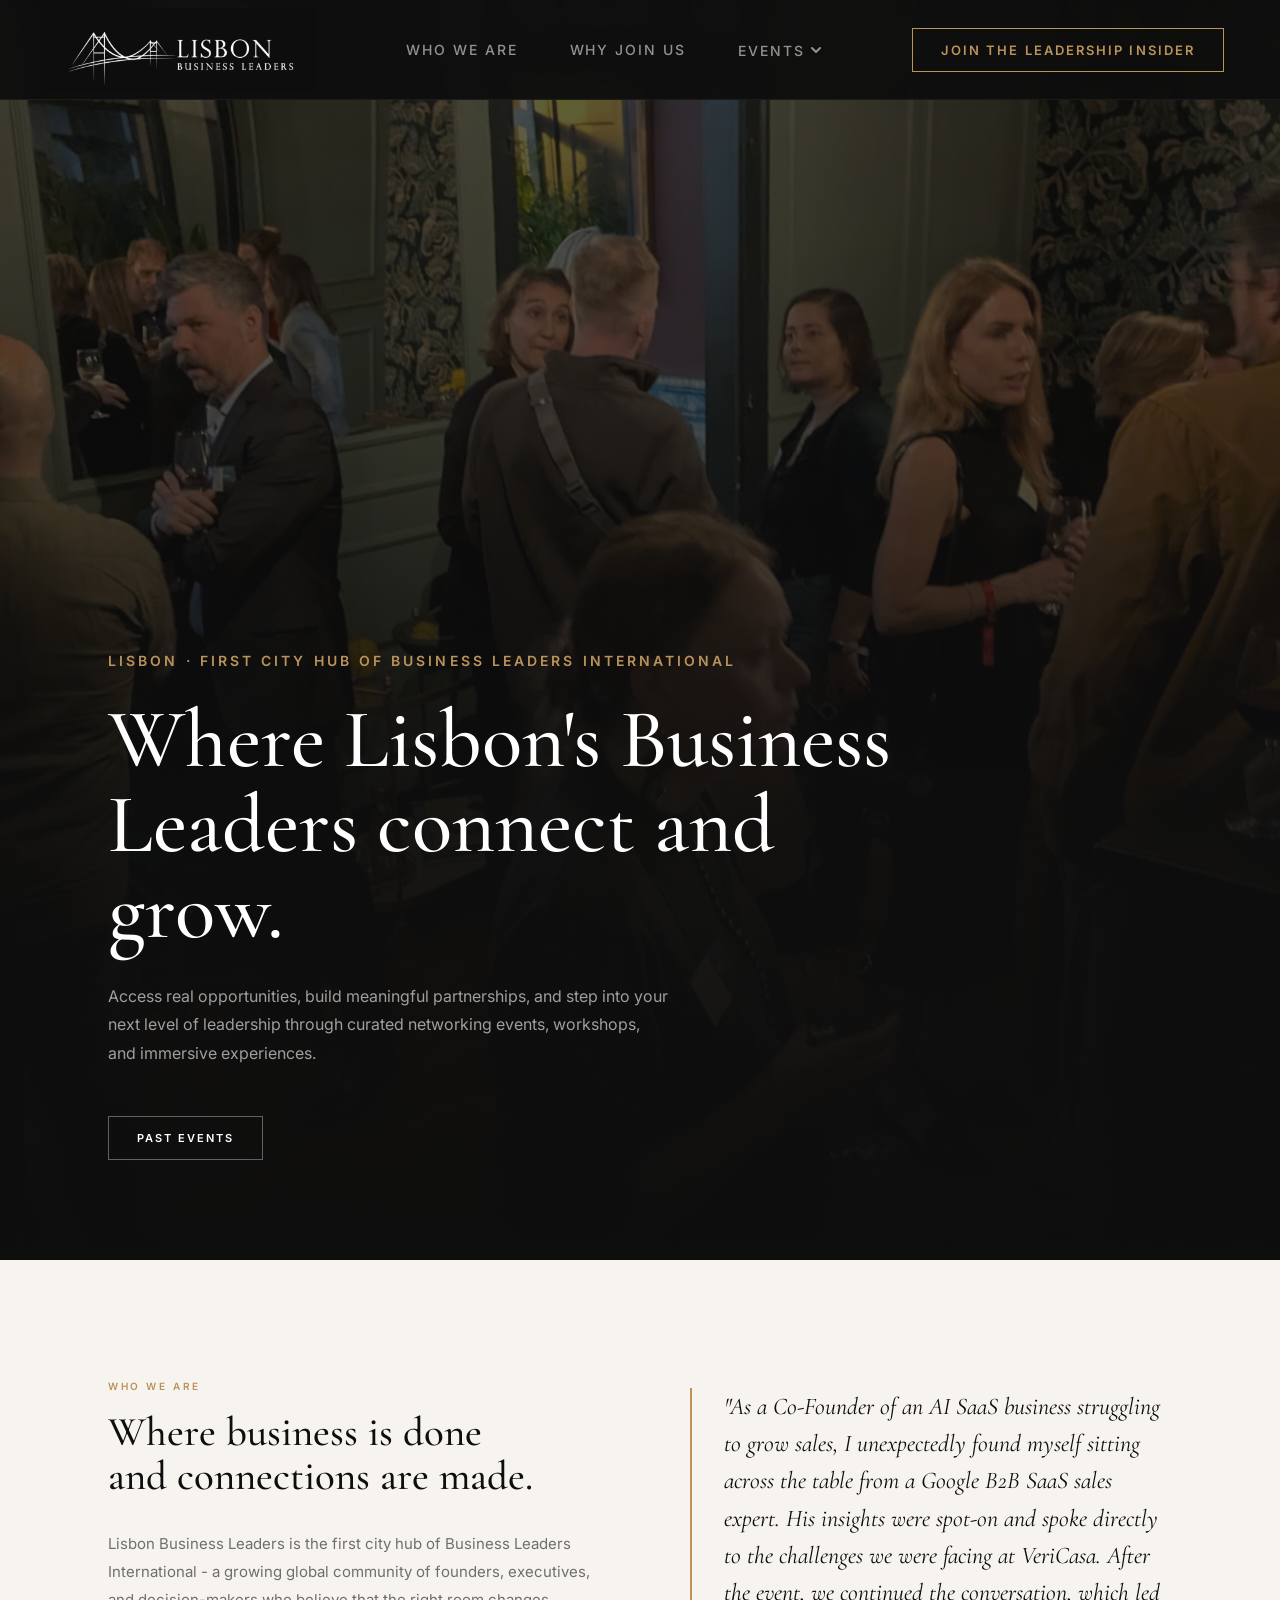
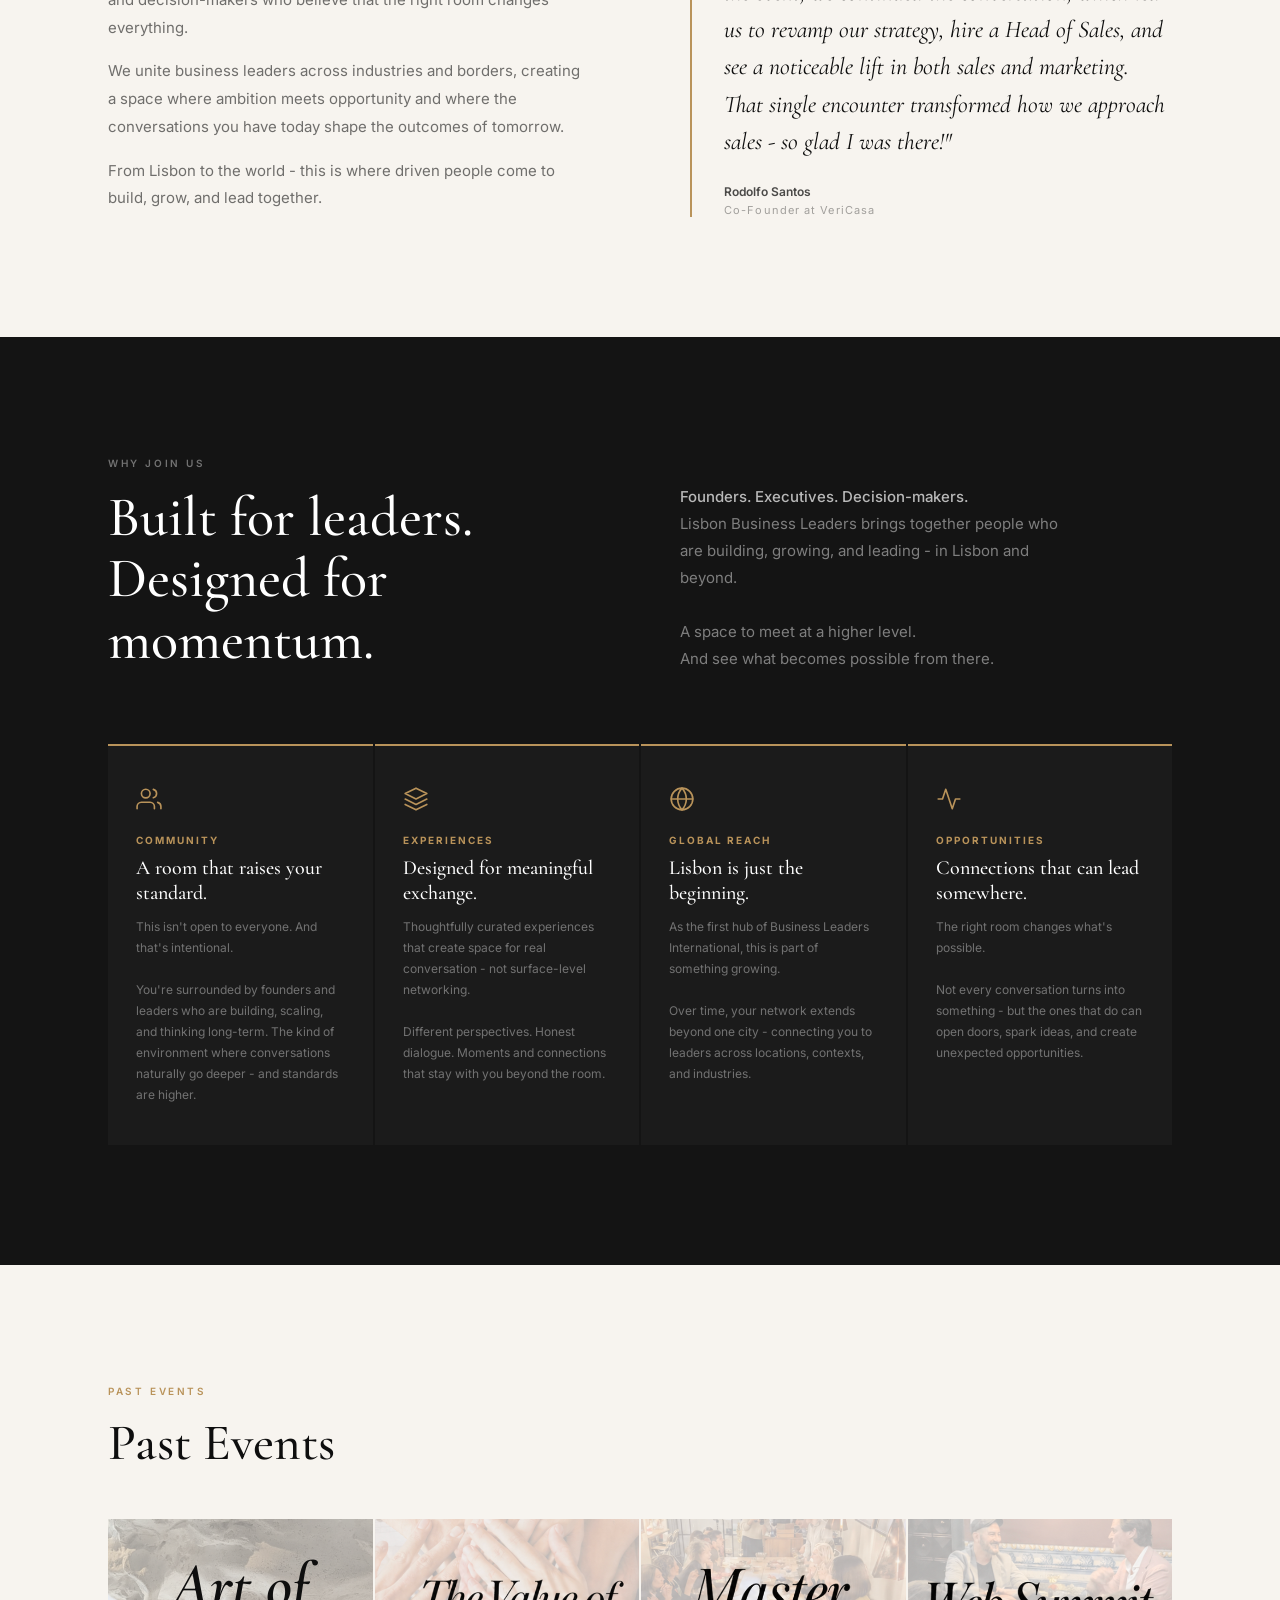
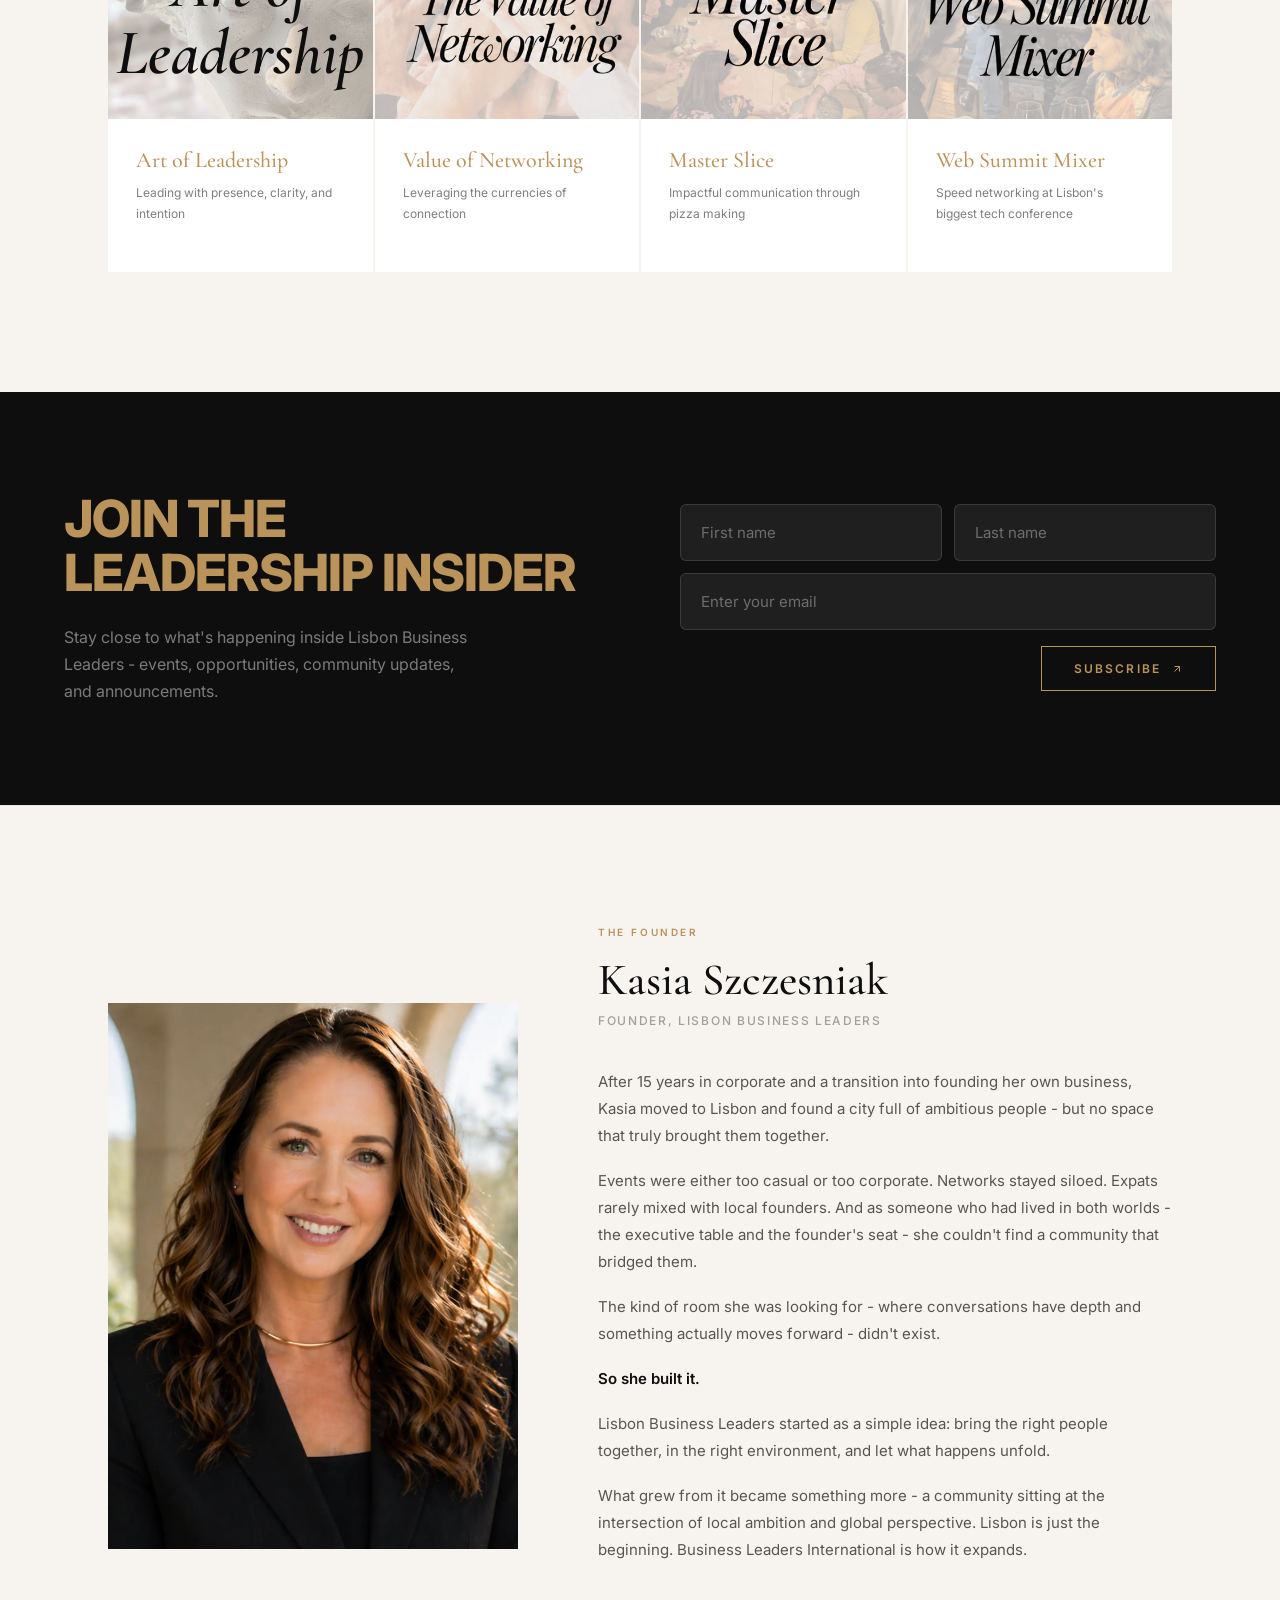
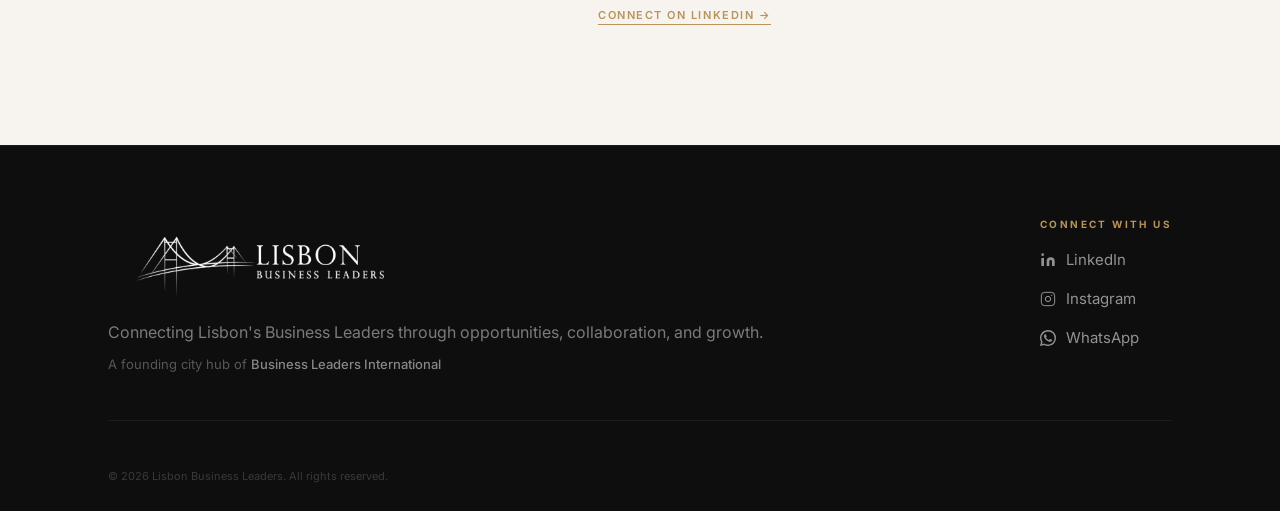
==== preview-new.html @ 5d486998 "Remove TEDxMarvila section and related nav links Co-Authored-By: Claude Sonnet 4.6 <noreply@anthropi" ====
<!DOCTYPE html>
<html lang="en">
<head>
  <meta charset="UTF-8" />
  <meta name="viewport" content="width=device-width, initial-scale=1.0" />
  <title>Lisbon Business Leaders</title>
  <meta name="description" content="Lisbon Business Leaders is a curated community of founders, executives, and decision-makers in Lisbon. Join us for exclusive networking events, workshops, and immersive experiences." />
  <meta property="og:title" content="Lisbon Business Leaders" />
  <meta property="og:description" content="Where Lisbon's Business Leaders connect and grow. A curated community of founders, executives, and decision-makers - part of Business Leaders International." />
  <meta property="og:url" content="https://www.lisbonbusinessleaders.com" />
  <meta property="og:type" content="website" />
  <meta name="twitter:card" content="summary_large_image" />
  <meta name="twitter:title" content="Lisbon Business Leaders" />
  <meta name="twitter:description" content="Where Lisbon's Business Leaders connect and grow. A curated community of founders, executives, and decision-makers." />
  <!-- Google Analytics -->
  <script async src="https://www.googletagmanager.com/gtag/js?id=G-K65N5774Y2"></script>
  <script>
    window.dataLayer = window.dataLayer || [];
    function gtag(){dataLayer.push(arguments);}
    gtag('js', new Date());
    gtag('config', 'G-K65N5774Y2');
  </script>
  <link rel="preconnect" href="https://fonts.googleapis.com">
  <link rel="preconnect" href="https://fonts.gstatic.com" crossorigin>
  <link href="https://fonts.googleapis.com/css2?family=Cormorant+Garamond:ital,wght@0,400;0,500;0,600;0,700;1,400;1,600&family=Inter:wght@400;500;600&display=swap" rel="stylesheet">
  <style>
    *, *::before, *::after { box-sizing: border-box; margin: 0; padding: 0; }
    :root {
      --black:   #0E0E0E;
      --dark:    #141414;
      --white:   #FFFFFF;
      --ivory:   #F7F4EF;
      --stone:   #E8E3DA;
      --gold:    #B9935A;
      --gold-lt: #D4AA78;
      --muted:   rgba(255,255,255,0.55);
      --serif:   'Cormorant Garamond', Georgia, serif;
      --sans:    'Inter', system-ui, sans-serif;
    }
    html { font-size: 16px; -webkit-font-smoothing: antialiased; scroll-behavior: smooth; }
    body { background: var(--ivory); color: var(--black); font-family: var(--sans); }
    a { text-decoration: none; color: inherit; }

    .wrap { max-width: 1160px; margin: 0 auto; padding: 0 48px; }

    .label {
      font-family: var(--sans); font-size: 10px; font-weight: 600;
      letter-spacing: 0.26em; text-transform: uppercase;
      color: var(--gold); display: block; margin-bottom: 18px;
    }
    .label--light { color: rgba(255,255,255,0.4); }

    .btn {
      display: inline-flex; align-items: center; gap: 8px;
      font-family: var(--sans); font-size: 11px;
      font-weight: 600; letter-spacing: 0.18em; text-transform: uppercase;
      padding: 14px 28px; transition: all 0.2s; cursor: pointer; border: none;
    }
    .btn--gold   { background: linear-gradient(135deg, #C4A06A 0%, #B9935A 60%, #A8844E 100%); color: var(--white); letter-spacing: 0.22em; box-shadow: 0 2px 12px rgba(185,147,90,0.18); }
    .btn--gold:hover { background: linear-gradient(135deg, #CDA97A 0%, #C4A06A 60%, #B9935A 100%); box-shadow: 0 4px 20px rgba(185,147,90,0.28); transform: translateY(-1px); }
    .btn--red   { background: #E62B1E; color: var(--white); letter-spacing: 0.22em; box-shadow: 0 2px 12px rgba(230,43,30,0.18); }
    .btn--red:hover { background: #d42418; box-shadow: 0 4px 20px rgba(230,43,30,0.28); transform: translateY(-1px); }
    .btn--outline { border: 1px solid rgba(255,255,255,0.35); color: var(--white); background: transparent; }
    .btn--outline:hover { border-color: var(--white); background: rgba(255,255,255,0.06); }
    .btn--outline-dark { border: 1px solid rgba(0,0,0,0.25); color: var(--black); background: transparent; }
    .btn--outline-dark:hover { background: var(--black); color: var(--white); }
    .btn--dark { background: var(--black); color: var(--white); }
    .btn--dark:hover { background: #2a2a2a; }

    /* ── NAV ───────────────────────────────────────── */
    .nav {
      position: fixed; top: 0; left: 0; right: 0; z-index: 200;
      height: 100px; background: rgba(14,14,14,0.96);
      backdrop-filter: blur(10px);
      border-bottom: 1px solid rgba(255,255,255,0.06);
      display: flex; align-items: center;
    }
    .nav__inner {
      display: flex; align-items: center; justify-content: space-between; width: 100%;
      max-width: none;
      padding: 0 56px 0 4px;
    }
    .nav__logo { display: flex; align-items: center; margin-left: 1cm; }
    .nav__logo img { height: 84px; width: auto; mix-blend-mode: screen; }
    .nav__links { display: flex; align-items: center; gap: 52px; }
    .nav__link {
      font-family: var(--sans); font-size: 14px; font-weight: 500;
      letter-spacing: 0.14em; text-transform: uppercase;
      color: rgba(255,255,255,0.55); transition: color 0.2s;
    }
    .nav__link:hover, .nav__link.active { color: var(--white); }

    /* Nav CTA with dropdown */
    .nav__cta-wrap { position: relative; }
    .nav__cta-btn {
      font-family: var(--sans); font-size: 13px; font-weight: 600;
      letter-spacing: 0.16em; text-transform: uppercase;
      border: 1px solid var(--gold); color: var(--gold);
      padding: 13px 28px; transition: all 0.2s; cursor: pointer;
      background: transparent; display: flex; align-items: center; gap: 8px;
    }
    .nav__cta-btn:hover { background: var(--gold); color: var(--white); }
    .nav__cta-btn svg { width: 10px; height: 10px; fill: currentColor; transition: transform 0.2s; }
    .nav__cta-wrap.open .nav__cta-btn svg { transform: rotate(180deg); }
    .nav__dropdown {
      position: absolute; top: calc(100% + 10px); right: 0;
      background: #1a1a1a; border: 1px solid rgba(255,255,255,0.1);
      min-width: 210px; display: none; z-index: 300;
    }
    .nav__cta-wrap.open .nav__dropdown { display: block; }
    /* Events dropdown */
    .nav__events-wrap { position: relative; }
    .nav__events-btn {
      font-family: var(--sans); font-size: 14px; font-weight: 500;
      letter-spacing: 0.14em; text-transform: uppercase;
      color: rgba(255,255,255,0.55); transition: color 0.2s;
      background: none; border: none; cursor: pointer; padding: 0;
      display: inline-flex; align-items: center; gap: 6px;
    }
    .nav__events-btn:hover { color: var(--white); }
    .nav__events-btn svg { width: 10px; height: 10px; stroke: currentColor; fill: none; stroke-width: 2; transition: transform 0.2s; }
    .nav__events-wrap.open .nav__events-btn svg { transform: rotate(180deg); }
    .nav__events-dropdown {
      position: absolute; top: calc(100% + 10px); left: 0;
      background: #1a1a1a; border: 1px solid rgba(255,255,255,0.1);
      min-width: 180px; display: none; z-index: 300;
    }
    .nav__events-wrap.open .nav__events-dropdown { display: block; }
    .nav__events-dropdown a {
      display: block; font-family: var(--sans); font-size: 11px;
      font-weight: 500; letter-spacing: 0.13em; text-transform: uppercase;
      color: rgba(255,255,255,0.6); padding: 14px 22px;
      border-bottom: 1px solid rgba(255,255,255,0.06);
      transition: color 0.2s, background 0.2s;
    }
    .nav__events-dropdown a:last-child { border-bottom: none; }
    .nav__events-dropdown a:hover { color: var(--white); background: rgba(255,255,255,0.05); }
    .nav__dropdown a {
      display: block; font-family: var(--sans); font-size: 11px;
      font-weight: 500; letter-spacing: 0.13em; text-transform: uppercase;
      color: rgba(255,255,255,0.6); padding: 14px 22px;
      border-bottom: 1px solid rgba(255,255,255,0.06);
      transition: color 0.2s, background 0.2s;
    }
    .nav__dropdown a:last-child { border-bottom: none; }
    .nav__dropdown a:hover { color: var(--white); background: rgba(255,255,255,0.05); }
    .nav__dropdown-label {
      font-family: var(--sans); font-size: 9px; font-weight: 700;
      letter-spacing: 0.22em; text-transform: uppercase;
      color: var(--gold); padding: 14px 22px 8px;
      border-bottom: 1px solid rgba(255,255,255,0.06);
    }

    /* ── HERO ──────────────────────────────────────── */
    .hero {
      position: relative; min-height: 140vh;
      display: flex; align-items: flex-end;
      padding-bottom: 100px; overflow: hidden;
    }
    .hero__bg {
      position: absolute; inset: 0;
      background:
        linear-gradient(to bottom, rgba(14,14,14,0.65) 0%, rgba(14,14,14,0.72) 35%, rgba(14,14,14,0.93) 65%, rgba(14,14,14,0.99) 100%),
        url('assets/hero.jpg') center/cover no-repeat;
    }
    .hero__content { position: relative; z-index: 1; width: 100%; }
    .hero__eyebrow {
      font-family: var(--sans); font-size: 14px; font-weight: 600;
      letter-spacing: 0.22em; text-transform: uppercase;
      color: var(--gold); margin-bottom: 28px;
    }
    .hero__title {
      font-family: var(--serif); font-size: clamp(48px, 6.5vw, 88px);
      font-weight: 500; line-height: 1.03; color: var(--white);
      max-width: 860px; margin-bottom: 28px;
    }
    .hero__sub {
      font-family: var(--sans); font-size: 16px; line-height: 1.8;
      color: rgba(255,255,255,0.6); max-width: 560px; margin-bottom: 48px;
    }
    .hero__actions { display: flex; gap: 14px; align-items: center; flex-wrap: wrap; }
    .hero__scroll {
      position: absolute; bottom: 36px; left: 50%;
      transform: translateX(-50%);
      display: flex; flex-direction: column; align-items: center; gap: 6px;
      color: rgba(255,255,255,0.3); font-family: var(--sans); font-size: 9px;
      letter-spacing: 0.2em; text-transform: uppercase;
    }
    .hero__scroll-line {
      width: 1px; height: 40px;
      background: linear-gradient(to bottom, rgba(255,255,255,0.4), transparent);
    }

    /* ── POSITIONING ───────────────────────────────── */
    .positioning { background: var(--ivory); padding: 120px 0; }
    .positioning__inner {
      display: grid; grid-template-columns: 1fr 1fr; gap: 100px; align-items: start;
    }
    .positioning__title {
      font-family: var(--serif); font-size: clamp(28px, 3.2vw, 46px);
      font-weight: 500; line-height: 1.08; color: var(--black); margin-bottom: 32px;
    }
    .positioning__body {
      font-family: var(--sans); font-size: 15px; line-height: 1.85;
      color: rgba(0,0,0,0.55);
    }
    .positioning__body p { margin-bottom: 16px; }
    .positioning__body p:last-child { margin-bottom: 0; }
    .positioning__quote { border-left: 2px solid var(--gold); padding-left: 32px; margin-top: 8px; }
    .positioning__quote blockquote {
      font-family: var(--serif); font-size: clamp(18px, 2.1vw, 24px);
      font-style: italic; font-weight: 400; line-height: 1.55;
      color: var(--black); margin-bottom: 24px;
    }
    .positioning__quote-attr {
      font-family: var(--sans); font-size: 12px; font-weight: 600;
      color: rgba(0,0,0,0.7); margin-bottom: 4px;
    }
    .positioning__quote-role {
      font-family: var(--sans); font-size: 11px;
      letter-spacing: 0.1em; color: rgba(0,0,0,0.35);
    }

    /* ── FOUNDER ───────────────────────────────────── */
    .founder { background: var(--ivory); padding: 120px 0; border-top: 1px solid rgba(0,0,0,0.06); }
    .founder__inner {
      display: grid; grid-template-columns: 1fr 1.4fr; gap: 80px; align-items: center;
      max-width: 1160px; margin: 0 auto; padding: 0 48px;
    }
    .founder__img-wrap { position: relative; }
    .founder__img {
      width: 100%; aspect-ratio: 3/4; object-fit: cover; object-position: top;
      display: block;
    }
    .founder__body { }
    .founder__label { font-family: var(--sans); font-size: 10px; font-weight: 600; letter-spacing: 0.26em; text-transform: uppercase; color: var(--gold); display: block; margin-bottom: 18px; }
    .founder__name { font-family: var(--serif); font-size: clamp(32px, 3.5vw, 48px); font-weight: 500; color: var(--black); line-height: 1.1; margin-bottom: 8px; }
    .founder__role { font-family: var(--sans); font-size: 12px; font-weight: 500; letter-spacing: 0.14em; text-transform: uppercase; color: rgba(0,0,0,0.35); margin-bottom: 40px; }
    .founder__story { display: flex; flex-direction: column; gap: 18px; margin-bottom: 40px; }
    .founder__story p { font-family: var(--sans); font-size: 15px; line-height: 1.8; color: rgba(0,0,0,0.65); }
    .founder__story p strong { color: var(--black); font-weight: 600; }
    .founder__linkedin {
      display: inline-flex; align-items: center; gap: 10px;
      font-family: var(--sans); font-size: 11px; font-weight: 600;
      letter-spacing: 0.14em; text-transform: uppercase; color: var(--gold);
      text-decoration: none; border-bottom: 1px solid var(--gold); padding-bottom: 2px;
      transition: opacity 0.2s;
    }
    .founder__linkedin:hover { opacity: 0.7; }

    /* ── EVENTS & FORMATS (merged) ─────────────────── */
    .formats { background: var(--dark); padding: 120px 0; }
    .formats__header {
      display: grid; grid-template-columns: 1fr 1fr; gap: 80px;
      align-items: end; margin-bottom: 72px;
    }
    .formats__title {
      font-family: var(--serif); font-size: clamp(36px, 4.5vw, 56px);
      font-weight: 500; line-height: 1.1; color: var(--white);
    }
    .formats__intro {
      font-family: var(--sans); font-size: 15px; line-height: 1.8;
      color: rgba(255,255,255,0.45); max-width: 400px;
    }
    .formats__intro strong { color: rgba(255,255,255,0.7); font-weight: 500; }

    /* 3 pillars */
    .formats__pillars {
      display: grid; grid-template-columns: repeat(3, 1fr);
      gap: 1px; margin-bottom: 64px;
    }
    .formats__pillar {
      background: rgba(255,255,255,0.03); padding: 44px 36px;
      border-top: 1px solid rgba(255,255,255,0.08);
    }
    .formats__pillar-num {
      font-family: var(--serif); font-size: 13px; color: var(--gold);
      letter-spacing: 0.1em; margin-bottom: 16px; display: block;
    }
    .formats__pillar-title {
      font-family: var(--serif); font-size: 26px; font-weight: 500;
      color: var(--white); margin-bottom: 12px;
    }
    .formats__pillar-text {
      font-family: var(--sans); font-size: 13px; line-height: 1.8;
      color: rgba(255,255,255,0.4);
    }

    /* 4 format types */
    .formats__divider {
      border: none; border-top: 1px solid rgba(255,255,255,0.07); margin-bottom: 64px;
    }
    .formats__grid { display: grid; grid-template-columns: repeat(4, 1fr); gap: 2px; }
    .formats__closing {
      font-family: var(--serif); font-size: 22px; font-weight: 500;
      color: rgba(255,255,255,0.5); text-align: center;
      margin-top: 64px; line-height: 1.6; letter-spacing: 0.02em;
    }
    .format-card {
      background: rgba(255,255,255,0.03); padding: 40px 28px;
      border-top: 2px solid var(--gold);
    }
    .format-card__icon { margin-bottom: 18px; }
    .format-card__icon svg { width: 26px; height: 26px; stroke: var(--gold); fill: none; stroke-width: 1.5; stroke-linecap: round; stroke-linejoin: round; }
    .format-card__tag {
      font-family: var(--sans); font-size: 10px; font-weight: 700;
      letter-spacing: 0.2em; text-transform: uppercase;
      color: var(--gold); margin-bottom: 10px; display: block;
    }
    .format-card__title {
      font-family: var(--serif); font-size: 20px; font-weight: 500;
      color: var(--white); margin-bottom: 10px; line-height: 1.25;
    }
    .format-card__text {
      font-family: var(--sans); font-size: 12px; line-height: 1.75;
      color: rgba(255,255,255,0.38);
    }

    /* ── FEATURED EVENT ────────────────────────────── */
    .event { background: var(--dark); padding: 0; border-top: 1px solid rgba(255,255,255,0.06); }
    .event__inner { display: grid; grid-template-columns: 1fr 1fr; }
    .event__image {
      position: relative; overflow: hidden; background: #111;
      display: flex; align-items: center; justify-content: center; padding: 40px;
    }
    .event__image img { width: 65%; height: auto; object-fit: contain; display: block; }
    .event__body { padding: 56px 64px; display: flex; flex-direction: column; justify-content: center; }
    .event__format-tag {
      font-family: var(--sans); font-size: 10px; font-weight: 700;
      letter-spacing: 0.22em; text-transform: uppercase;
      color: var(--gold); margin-bottom: 20px;
    }
    .event__title {
      font-family: var(--serif); font-size: clamp(34px, 4vw, 52px);
      font-weight: 500; line-height: 1.08; color: var(--white); margin-bottom: 20px;
    }
    .event__desc {
      font-family: var(--sans); font-size: 14px; line-height: 1.8;
      color: rgba(255,255,255,0.55); margin-bottom: 36px; max-width: 400px;
    }
    .event__meta { display: flex; flex-direction: column; gap: 10px; margin-bottom: 40px; }
    .event__meta-row { display: flex; gap: 14px; align-items: baseline; }
    .event__meta-label {
      font-family: var(--sans); font-size: 9px; font-weight: 700;
      letter-spacing: 0.2em; text-transform: uppercase;
      color: rgba(255,255,255,0.28); width: 60px; flex-shrink: 0;
    }
    .event__meta-value { font-family: var(--sans); font-size: 13px; color: rgba(255,255,255,0.75); }

    /* ── PAST EVENTS ───────────────────────────────── */
    .past { background: var(--ivory); padding: 120px 0; }
    .past__header {
      display: flex; justify-content: space-between; align-items: flex-end;
      margin-bottom: 48px;
    }
    .past__title {
      font-family: var(--serif); font-size: clamp(36px, 4vw, 52px);
      font-weight: 500; color: var(--black); line-height: 1.1;
    }
    .past__view-all {
      font-family: var(--sans); font-size: 11px; font-weight: 600;
      letter-spacing: 0.14em; text-transform: uppercase; color: var(--gold);
      border-bottom: 1px solid var(--gold); padding-bottom: 2px; white-space: nowrap;
    }
    .past__grid { display: grid; grid-template-columns: repeat(4, 1fr); gap: 2px; }
    .past-card { background: var(--white); overflow: hidden; }
    .past-card__img { height: 200px; background: var(--stone); position: relative; overflow: hidden; }
    .past-card__img-inner {
      position: absolute; inset: 0;
      background-size: cover; background-position: center;
      transition: transform 0.4s ease;
    }
    .past-card:hover .past-card__img-inner { transform: scale(1.04); }
    .past-card__body { padding: 28px 28px 32px; }
    .past-card__format {
      font-family: var(--sans); font-size: 9px; font-weight: 700;
      letter-spacing: 0.22em; text-transform: uppercase;
      color: var(--gold); margin-bottom: 10px;
    }
    .past-card__title {
      font-family: var(--serif); font-size: 22px; font-weight: 500;
      color: var(--black); line-height: 1.2; margin-bottom: 10px;
    }
    .past-card__title-link {
      color: var(--gold); text-decoration: none; transition: opacity 0.2s;
    }
    .past-card__title-link:hover { opacity: 0.7; text-decoration: underline; }
    .past-card__desc {
      font-family: var(--sans); font-size: 12px; line-height: 1.7;
      color: rgba(0,0,0,0.5); margin-bottom: 16px;
    }
    .past-card__link {
      font-family: var(--sans); font-size: 11px; font-weight: 500;
      letter-spacing: 0.08em; color: var(--gold);
      text-decoration: none; transition: opacity 0.2s;
    }
    .past-card__link:hover { opacity: 0.7; }

    /* ── MEMBERSHIP ────────────────────────────────── */
    .membership { background: var(--dark); padding: 120px 0; }
    .membership__inner {
      display: grid; grid-template-columns: 1fr 1fr; gap: 80px; align-items: center;
    }
    .membership__title {
      font-family: var(--serif); font-size: clamp(40px, 5vw, 64px);
      font-weight: 500; line-height: 1.05; color: var(--white); margin-bottom: 20px;
    }
    .membership__sub {
      font-family: var(--sans); font-size: 14px; line-height: 1.8;
      color: rgba(255,255,255,0.5); margin-bottom: 36px;
    }
    .membership__list { list-style: none; margin-bottom: 40px; }
    .membership__list li {
      font-family: var(--sans); font-size: 13px; color: rgba(255,255,255,0.55);
      padding: 13px 0; border-bottom: 1px solid rgba(255,255,255,0.06);
      display: flex; gap: 14px; align-items: center;
    }
    .membership__list li::before { content: ''; width: 16px; height: 1px; background: var(--gold); flex-shrink: 0; }
    .membership__note { font-family: var(--sans); font-size: 11px; color: rgba(255,255,255,0.25); letter-spacing: 0.06em; margin-top: 14px; }

    /* Join options */
    .join-options { display: flex; flex-direction: column; gap: 10px; }
    .join-options__label {
      font-family: var(--sans); font-size: 9px; font-weight: 700;
      letter-spacing: 0.22em; text-transform: uppercase;
      color: rgba(255,255,255,0.3); margin-bottom: 4px;
    }
    .join-option {
      display: flex; align-items: center; justify-content: space-between;
      padding: 16px 22px; border: 1px solid rgba(255,255,255,0.1);
      font-family: var(--sans); font-size: 12px; font-weight: 600;
      letter-spacing: 0.12em; text-transform: uppercase;
      color: rgba(255,255,255,0.6); transition: all 0.2s; cursor: pointer;
    }
    .join-option:hover { border-color: var(--gold); color: var(--gold); }
    .join-option--primary { background: var(--gold); border-color: var(--gold); color: var(--white); }
    .join-option--primary:hover { background: var(--gold-lt); border-color: var(--gold-lt); color: var(--white); }
    .join-option svg { width: 14px; height: 14px; stroke: currentColor; fill: none; stroke-width: 2; }

    .membership__quote-side { border-left: 2px solid var(--gold); padding-left: 36px; }
    .membership__quote {
      font-family: var(--serif); font-size: clamp(22px, 2.5vw, 30px);
      font-style: italic; line-height: 1.5; color: rgba(255,255,255,0.65); margin-bottom: 20px;
    }
    .membership__quote-attr {
      font-family: var(--sans); font-size: 10px; font-weight: 600;
      letter-spacing: 0.16em; text-transform: uppercase; color: rgba(255,255,255,0.25);
    }

    /* ── PARTNERS ──────────────────────────────────── */
    .partners { background: var(--ivory); padding: 80px 0; border-top: 1px solid rgba(0,0,0,0.06); }
    .partners__header { display: flex; justify-content: space-between; align-items: center; margin-bottom: 48px; }
    .partners__title { font-family: var(--serif); font-size: 28px; font-weight: 500; color: var(--black); }
    .partners__logos { display: flex; gap: 0; align-items: center; flex-wrap: wrap; }
    .partner-logo {
      flex: 1; min-width: 120px; height: 64px;
      border-right: 1px solid rgba(0,0,0,0.06);
      display: flex; align-items: center; justify-content: center; padding: 0 24px;
    }
    .partner-logo:last-child { border-right: none; }
    .partner-logo span { font-family: var(--sans); font-size: 12px; font-weight: 600; letter-spacing: 0.08em; color: rgba(0,0,0,0.3); }

    /* ── EMAIL ─────────────────────────────────────── */
    .email { background: var(--black); padding: 100px 0; }
    .email__inner { width: 100%; max-width: none; padding: 0 64px; }
    .email__layout { display: grid; grid-template-columns: 1fr 1fr; gap: 80px; align-items: start; }
    .email__left {}
    .email__title {
      font-family: var(--sans); font-size: clamp(32px, 4vw, 56px);
      font-weight: 800; color: var(--gold); line-height: 1.05;
      letter-spacing: -0.02em; text-transform: uppercase; margin: 0 0 24px;
    }
    .email__sub {
      font-family: var(--sans); font-size: 16px; line-height: 1.7;
      color: rgba(255,255,255,0.45); max-width: 420px;
    }
    .email__right { display: flex; flex-direction: column; gap: 12px; padding-top: 12px; }
    .email__row { display: grid; grid-template-columns: 1fr 1fr; gap: 12px; }
    .email__input {
      width: 100%; font-family: var(--sans); font-size: 15px;
      padding: 18px 20px; background: rgba(255,255,255,0.07);
      border: 1px solid rgba(255,255,255,0.12); border-radius: 6px;
      color: var(--white); outline: none; transition: border-color 0.2s; box-sizing: border-box;
    }
    .email__input:focus { border-color: rgba(255,255,255,0.4); }
    .email__input::placeholder { color: rgba(255,255,255,0.35); }
    .email__submit-row { display: flex; justify-content: flex-end; margin-top: 4px; }
    .email__cta-btn {
      font-family: var(--sans); font-size: 12px; font-weight: 600;
      letter-spacing: 0.18em; text-transform: uppercase;
      border: 1px solid var(--gold); color: var(--gold); background: transparent;
      padding: 14px 32px; cursor: pointer; transition: all 0.2s;
      display: inline-flex; align-items: center; gap: 10px;
    }
    .email__cta-btn:hover { background: var(--gold); color: var(--white); }

    /* ── FOOTER ────────────────────────────────────── */
    .footer { background: var(--black); padding: 64px 0 28px; border-top: 1px solid rgba(255,255,255,0.05); }
    .footer__top {
      display: grid; grid-template-columns: 1.8fr 1fr 1fr 1fr; gap: 48px;
      margin-bottom: 48px; padding-bottom: 48px;
      border-bottom: 1px solid rgba(255,255,255,0.06);
    }
    .footer__logo { text-align: left; }
    .footer__logo img { width: 300px; height: auto; mix-blend-mode: screen; display: block; }
    .footer__tagline { font-family: var(--sans); font-size: 16px; line-height: 1.7; color: rgba(255,255,255,0.45); margin: 16px 0 10px; }
    .footer__bli { font-family: var(--sans); font-size: 13px; color: rgba(255,255,255,0.3); }
    .footer__bli strong { color: rgba(255,255,255,0.5); font-weight: 500; }
    .footer__col h4 { font-family: var(--sans); font-size: 9px; font-weight: 700; letter-spacing: 0.24em; text-transform: uppercase; color: var(--gold); margin-bottom: 20px; }
    .footer__col ul { list-style: none; display: flex; flex-direction: column; gap: 11px; }
    .footer__col ul a { font-family: var(--sans); font-size: 13px; color: rgba(255,255,255,0.35); transition: color 0.2s; }
    .footer__col ul a:hover { color: var(--white); }
    .footer__bottom { display: flex; justify-content: space-between; align-items: center; }
    .footer__copy { font-family: var(--sans); font-size: 11px; color: rgba(255,255,255,0.18); }
    .footer__socials { display: flex; gap: 12px; }
    .footer__social { width: 32px; height: 32px; border: 1px solid rgba(255,255,255,0.1); display: flex; align-items: center; justify-content: center; transition: border-color 0.2s; }
    .footer__social:hover { border-color: rgba(255,255,255,0.35); }
    .footer__social svg { width: 14px; height: 14px; fill: rgba(255,255,255,0.35); }
    .footer__social--wa svg { fill: none; stroke: rgba(255,255,255,0.35); stroke-width: 1.5; }
    .footer__social--wa:hover svg { stroke: var(--white); }

    /* ── HAMBURGER ─────────────────────────────────── */
    .nav__hamburger {
      display: none; flex-direction: column; justify-content: center; gap: 5px;
      width: 36px; height: 36px; background: none; border: none; cursor: pointer; padding: 4px;
    }
    .nav__hamburger span {
      display: block; width: 22px; height: 1.5px; background: rgba(255,255,255,0.75);
      transition: all 0.25s;
    }
    .nav--open .nav__hamburger span:nth-child(1) { transform: translateY(6.5px) rotate(45deg); }
    .nav--open .nav__hamburger span:nth-child(2) { opacity: 0; }
    .nav--open .nav__hamburger span:nth-child(3) { transform: translateY(-6.5px) rotate(-45deg); }

    .nav__mobile-menu {
      display: none; flex-direction: column;
      background: rgba(14,14,14,0.98); border-top: 1px solid rgba(255,255,255,0.07);
      padding: 16px 0 24px;
    }
    .nav--open .nav__mobile-menu { display: flex; }
    .nav__mobile-link {
      font-family: var(--sans); font-size: 13px; font-weight: 500;
      letter-spacing: 0.16em; text-transform: uppercase;
      color: rgba(255,255,255,0.55); padding: 14px 28px;
      border-bottom: 1px solid rgba(255,255,255,0.05);
      transition: color 0.2s;
    }
    .nav__mobile-link:hover { color: var(--white); }
    .nav__mobile-cta {
      font-family: var(--sans); font-size: 12px; font-weight: 600;
      letter-spacing: 0.16em; text-transform: uppercase;
      color: var(--gold); padding: 18px 28px; margin-top: 8px;
      border: 1px solid var(--gold); margin: 16px 28px 0;
      text-align: center; transition: all 0.2s;
    }
    .nav__mobile-cta:hover { background: var(--gold); color: var(--white); }

    /* ── MOBILE ────────────────────────────────────── */
    @media (max-width: 768px) {
      html, body { overflow-x: hidden; }
      .wrap { padding: 0 24px; }

      /* Nav */
      .nav { height: 70px; }
      .nav__inner { padding: 0 20px 0 0; }
      .nav__logo { margin-left: 16px; }
      .nav__logo img { height: 56px; }
      .nav__links { display: none; }
      .nav__cta-wrap { display: none; }
      .nav__hamburger { display: flex; }
      a.nav__cta-btn { display: none; }

      /* Hero */
      .hero { min-height: 100svh; padding-bottom: 80px; padding-top: 70px; }
      .hero__eyebrow { font-size: 11px; }
      .hero__sub { font-size: 15px; }

      /* Positioning / Who We Are */
      .positioning { padding: 72px 0; }
      .positioning__inner { grid-template-columns: 1fr; gap: 48px; }
      .positioning__quote { border-left: 2px solid var(--gold); padding-left: 24px; }

      /* Why Join Us */
      .formats { padding: 72px 0; }
      .formats__header { grid-template-columns: 1fr; gap: 28px; margin-bottom: 48px; }
      .formats__intro { max-width: 100%; }
      .formats__pillars { grid-template-columns: 1fr; gap: 1px; }
      .formats__grid { grid-template-columns: 1fr 1fr; }
      .format-card { padding: 28px 20px; }

      /* Featured event */
      .event__inner { grid-template-columns: 1fr; }
      .event__image { padding: 32px 24px; min-height: 240px; }
      .event__image img { width: 70%; }
      .event__body { padding: 36px 24px; }

      /* Past events */
      .past { padding: 72px 0; }
      .past__grid { grid-template-columns: 1fr; }
      .past__header { flex-direction: column; align-items: flex-start; gap: 14px; }

      /* Email / Newsletter */
      .email { padding: 72px 0; }
      .email__inner { padding: 0 24px; }
      .email__layout { grid-template-columns: 1fr; gap: 40px; }
      .email__row { grid-template-columns: 1fr; }
      .email__submit-row { justify-content: flex-start; }
      .email__cta-btn { width: 100%; justify-content: center; }

      /* Founder */
      .founder { padding: 72px 0; }
      .founder__inner { grid-template-columns: 1fr; gap: 36px; padding: 0 24px; }
      .founder__img { aspect-ratio: 4/3; object-position: top center; }
      .founder__role { margin-bottom: 28px; }

      /* Footer */
      .footer__top { grid-template-columns: 1fr !important; gap: 36px !important; }
      .footer__logo img { width: 200px; }
      .footer__tagline { font-size: 14px; }
      .footer__bottom { flex-direction: column; gap: 12px; align-items: flex-start; }
    }

    @media (max-width: 480px) {
      .formats__grid { grid-template-columns: 1fr; }
    }
  </style>
</head>
<body>

  <!-- NAV -->
  <nav class="nav">
    <div class="nav__inner wrap">
      <a href="#" class="nav__logo">
        <img src="assets/logo.png" alt="Lisbon Business Leaders">
      </a>

      <nav class="nav__links">
        <a href="#who-we-are" class="nav__link">Who We Are</a>
        <a href="#why-join-us" class="nav__link">Why Join Us</a>
        <div class="nav__events-wrap" id="navEventsWrap">
          <button class="nav__events-btn" id="navEventsBtn">
            Events
            <svg viewBox="0 0 10 6"><path d="M1 1l4 4 4-4" stroke-linecap="round" stroke-linejoin="round"/></svg>
          </button>
          <div class="nav__events-dropdown">
            <a href="#past-events">Past Events</a>
          </div>
        </div>
      </nav>

      <a href="#newsletter" class="nav__cta-btn">Join the Leadership Insider</a>

      <button class="nav__hamburger" id="navHamburger" aria-label="Menu">
        <span></span><span></span><span></span>
      </button>
    </div>

    <!-- Mobile menu -->
    <div class="nav__mobile-menu" id="navMobileMenu">
      <a href="#who-we-are" class="nav__mobile-link">Who We Are</a>
      <a href="#why-join-us" class="nav__mobile-link">Why Join Us</a>
      <a href="#past-events" class="nav__mobile-link">Past Events</a>
      <a href="#newsletter" class="nav__mobile-cta">Join the Leadership Insider</a>
    </div>
  </nav>

  <!-- HERO -->
  <section class="hero">
    <div class="hero__bg"></div>
    <div class="hero__content wrap">
      <p class="hero__eyebrow">Lisbon · First city hub of Business Leaders International</p>
      <h1 class="hero__title">Where Lisbon's Business Leaders connect and grow.</h1>
      <p class="hero__sub">Access real opportunities, build meaningful partnerships, and step into your next level of leadership through curated networking events, workshops, and immersive experiences.</p>
      <div class="hero__actions">
        <a href="#past-events" class="btn btn--outline">Past Events</a>
      </div>
    </div>
  </section>

  <!-- POSITIONING -->
  <section class="positioning" id="who-we-are">
    <div class="positioning__inner wrap">
      <div>
        <span class="label">Who We Are</span>
        <h2 class="positioning__title">Where business is done<br>and connections are made.</h2>
        <div class="positioning__body">
          <p>Lisbon Business Leaders is the first city hub of Business Leaders International - a growing global community of founders, executives, and decision-makers who believe that the right room changes everything.</p>
          <p>We unite business leaders across industries and borders, creating a space where ambition meets opportunity and where the conversations you have today shape the outcomes of tomorrow.</p>
          <p>From Lisbon to the world - this is where driven people come to build, grow, and lead together.</p>
        </div>
      </div>
      <div class="positioning__quote">
        <blockquote>"As a Co-Founder of an AI SaaS business struggling to grow sales, I unexpectedly found myself sitting across the table from a Google B2B SaaS sales expert. His insights were spot-on and spoke directly to the challenges we were facing at VeriCasa. After the event, we continued the conversation, which led us to revamp our strategy, hire a Head of Sales, and see a noticeable lift in both sales and marketing. That single encounter transformed how we approach sales - so glad I was there!"</blockquote>
        <p class="positioning__quote-attr">Rodolfo Santos</p>
        <p class="positioning__quote-role">Co-Founder at VeriCasa</p>
      </div>
    </div>
  </section>

  <!-- WHY JOIN US -->
  <section class="formats" id="why-join-us">
    <div class="wrap">
      <div class="formats__header">
        <div>
          <span class="label label--light">Why Join Us</span>
          <h2 class="formats__title">Built for leaders.<br>Designed for momentum.</h2>
        </div>
        <p class="formats__intro">
          <strong>Founders. Executives. Decision-makers.</strong><br>Lisbon Business Leaders brings together people who are building, growing, and leading - in Lisbon and beyond.<br><br>A space to meet at a higher level.<br>And see what becomes possible from there.
        </p>
      </div>

      <!-- 4 benefit cards -->
      <div class="formats__grid">
        <div class="format-card">
          <div class="format-card__icon">
            <svg viewBox="0 0 24 24"><path d="M17 21v-2a4 4 0 0 0-4-4H5a4 4 0 0 0-4 4v2"/><circle cx="9" cy="7" r="4"/><path d="M23 21v-2a4 4 0 0 0-3-3.87"/><path d="M16 3.13a4 4 0 0 1 0 7.75"/></svg>
          </div>
          <span class="format-card__tag">Community</span>
          <h3 class="format-card__title">A room that raises your standard.</h3>
          <p class="format-card__text">This isn't open to everyone. And that's intentional.<br><br>You're surrounded by founders and leaders who are building, scaling, and thinking long-term. The kind of environment where conversations naturally go deeper - and standards are higher.</p>
        </div>
        <div class="format-card">
          <div class="format-card__icon">
            <svg viewBox="0 0 24 24"><path d="M12 2L2 7l10 5 10-5-10-5z"/><path d="M2 17l10 5 10-5"/><path d="M2 12l10 5 10-5"/></svg>
          </div>
          <span class="format-card__tag">Experiences</span>
          <h3 class="format-card__title">Designed for meaningful exchange.</h3>
          <p class="format-card__text">Thoughtfully curated experiences that create space for real conversation - not surface-level networking.<br><br>Different perspectives. Honest dialogue. Moments and connections that stay with you beyond the room.</p>
        </div>
        <div class="format-card">
          <div class="format-card__icon">
            <svg viewBox="0 0 24 24"><circle cx="12" cy="12" r="10"/><line x1="2" y1="12" x2="22" y2="12"/><path d="M12 2a15.3 15.3 0 0 1 4 10 15.3 15.3 0 0 1-4 10 15.3 15.3 0 0 1-4-10 15.3 15.3 0 0 1 4-10z"/></svg>
          </div>
          <span class="format-card__tag">Global Reach</span>
          <h3 class="format-card__title">Lisbon is just the beginning.</h3>
          <p class="format-card__text">As the first hub of Business Leaders International, this is part of something growing.<br><br>Over time, your network extends beyond one city - connecting you to leaders across locations, contexts, and industries.</p>
        </div>
        <div class="format-card">
          <div class="format-card__icon">
            <svg viewBox="0 0 24 24"><polyline points="22 12 18 12 15 21 9 3 6 12 2 12"/></svg>
          </div>
          <span class="format-card__tag">Opportunities</span>
          <h3 class="format-card__title">Connections that can lead somewhere.</h3>
          <p class="format-card__text">The right room changes what's possible.<br><br>Not every conversation turns into something - but the ones that do can open doors, spark ideas, and create unexpected opportunities.</p>
        </div>
      </div>
    </div>
  </section>


  <!-- PAST EVENTS -->
  <section class="past" id="past-events">
    <div class="wrap">
      <div class="past__header">
        <div>
          <span class="label">Past Events</span>
          <h2 class="past__title">Past Events</h2>
        </div>
      </div>
      <div class="past__grid">
        <div class="past-card">
          <div class="past-card__img" style="position:relative;">
            <div class="past-card__img-inner" style="background-image:url('assets/event-art-of-leadership.png');"></div>
            <div style="position:absolute;inset:0;background:rgba(247,244,239,0.55);"></div>
            <div style="position:absolute;inset:0;display:flex;align-items:center;justify-content:center;padding:16px;">
              <span style="font-family:'Cormorant Garamond',serif;font-size:64px;font-style:italic;font-weight:600;color:#0E0E0E;line-height:1.05;text-align:center;">Art of Leadership</span>
            </div>
          </div>
          <div class="past-card__body">
            <h3 class="past-card__title"><a href="https://www.linkedin.com/feed/update/urn:li:activity:7457054319398395904/" target="_blank" class="past-card__title-link">Art of Leadership</a></h3>
            <p class="past-card__desc">Leading with presence, clarity, and intention</p>
          </div>
        </div>
        <div class="past-card">
          <div class="past-card__img">
            <div class="past-card__img-inner" style="background-image:url('assets/event-value-of-networking.png');"></div>
          </div>
          <div class="past-card__body">
            <h3 class="past-card__title"><a href="https://www.linkedin.com/feed/update/urn:li:activity:7318667344229113858/" target="_blank" class="past-card__title-link">Value of Networking</a></h3>
            <p class="past-card__desc">Leveraging the currencies of connection</p>
          </div>
        </div>
        <div class="past-card">
          <div class="past-card__img">
            <div class="past-card__img-inner" style="background-image:url('assets/event-master-slice.png');"></div>
          </div>
          <div class="past-card__body">
            <h3 class="past-card__title"><a href="https://www.instagram.com/p/DDpTXz6OQDG/" target="_blank" class="past-card__title-link">Master Slice</a></h3>
            <p class="past-card__desc">Impactful communication through pizza making</p>
          </div>
        </div>
        <div class="past-card">
          <div class="past-card__img">
            <div class="past-card__img-inner" style="background-image:url('assets/event-web-summit-mixer.png');"></div>
          </div>
          <div class="past-card__body">
            <h3 class="past-card__title"><a href="https://www.instagram.com/p/DCMOhMwuY1b/" target="_blank" class="past-card__title-link">Web Summit Mixer</a></h3>
            <p class="past-card__desc">Speed networking at Lisbon's biggest tech conference</p>
          </div>
        </div>
      </div>
    </div>
  </section>


  <!-- EMAIL CAPTURE -->
  <section class="email" id="newsletter">
    <div class="email__inner">
      <div class="email__layout">
        <div class="email__left">
          <h2 class="email__title">Join the<br>Leadership Insider</h2>
          <p class="email__sub">Stay close to what's happening inside Lisbon Business Leaders - events, opportunities, community updates, and announcements.</p>
        </div>
        <div class="email__right">
          <form id="brevoForm" style="display:flex;flex-direction:column;gap:12px;width:100%;">
            <div class="email__row">
              <input id="bf-firstname" class="email__input" type="text" placeholder="First name" required />
              <input id="bf-lastname" class="email__input" type="text" placeholder="Last name" />
            </div>
            <input id="bf-email" class="email__input" type="email" placeholder="Enter your email" required />
            <div class="email__submit-row">
              <button id="bf-submit" class="email__cta-btn" type="submit">
                Subscribe
                <svg width="12" height="12" viewBox="0 0 24 24" fill="none" stroke="currentColor" stroke-width="2"><path d="M7 17L17 7M7 7h10v10"/></svg>
              </button>
            </div>
            <p id="bf-message" style="font-family:var(--sans);font-size:13px;margin-top:12px;display:none;"></p>
          </form>
        </div>
      </div>
    </div>
  </section>

  <!-- FOUNDER -->
  <section class="founder">
    <div class="founder__inner">
      <div class="founder__img-wrap">
        <img class="founder__img" src="assets/founder-kasia.png" alt="Kasia Szczesniak, Founder" />
      </div>
      <div class="founder__body">
        <span class="founder__label">The Founder</span>
        <h2 class="founder__name">Kasia Szczesniak</h2>
        <p class="founder__role">Founder, Lisbon Business Leaders</p>
        <div class="founder__story">
          <p>After 15 years in corporate and a transition into founding her own business, Kasia moved to Lisbon and found a city full of ambitious people - but no space that truly brought them together.</p>
          <p>Events were either too casual or too corporate. Networks stayed siloed. Expats rarely mixed with local founders. And as someone who had lived in both worlds - the executive table and the founder's seat - she couldn't find a community that bridged them.</p>
          <p>The kind of room she was looking for - where conversations have depth and something actually moves forward - didn't exist.</p>
          <p><strong>So she built it.</strong></p>
          <p>Lisbon Business Leaders started as a simple idea: bring the right people together, in the right environment, and let what happens unfold.</p>
          <p>What grew from it became something more - a community sitting at the intersection of local ambition and global perspective. Lisbon is just the beginning. Business Leaders International is how it expands.</p>
        </div>
        <a href="https://www.linkedin.com/in/kasiaszczesniak/" target="_blank" class="founder__linkedin">
          Connect on LinkedIn →
        </a>
      </div>
    </div>
  </section>

  <!-- FOOTER -->
  <footer class="footer">
    <div class="wrap">
      <div class="footer__top" style="grid-template-columns: 1fr auto; align-items: start; gap: 80px; justify-content: space-between;">
        <div class="footer__logo">
          <img src="assets/logo.png" alt="Lisbon Business Leaders">
          <p class="footer__tagline">Connecting Lisbon's Business Leaders through opportunities, collaboration, and growth.</p>
          <p class="footer__bli">A founding city hub of <strong>Business Leaders International</strong></p>
        </div>
        <div style="display:flex; flex-direction:column; gap:20px; padding-top: 8px;">
          <span style="font-family:var(--sans);font-size:10px;font-weight:700;letter-spacing:0.24em;text-transform:uppercase;color:var(--gold);">Connect With Us</span>
          <a href="https://www.linkedin.com/company/lisbon-business-leaders" target="_blank" style="font-family:var(--sans);font-size:15px;color:rgba(255,255,255,0.55);transition:color 0.2s;display:flex;align-items:center;gap:10px;" onmouseover="this.style.color='#fff'" onmouseout="this.style.color='rgba(255,255,255,0.55)'"><svg width="16" height="16" viewBox="0 0 24 24" fill="currentColor"><path d="M16 8a6 6 0 016 6v7h-4v-7a2 2 0 00-2-2 2 2 0 00-2 2v7h-4v-7a6 6 0 016-6zM2 9h4v12H2z"/><circle cx="4" cy="4" r="2"/></svg> LinkedIn</a>
          <a href="https://www.instagram.com/lisbonbusinessleaders/" target="_blank" style="font-family:var(--sans);font-size:15px;color:rgba(255,255,255,0.55);transition:color 0.2s;display:flex;align-items:center;gap:10px;" onmouseover="this.style.color='#fff'" onmouseout="this.style.color='rgba(255,255,255,0.55)'"><svg width="16" height="16" viewBox="0 0 24 24" fill="none" stroke="currentColor" stroke-width="1.5"><rect x="2" y="2" width="20" height="20" rx="5"/><circle cx="12" cy="12" r="4"/><circle cx="17.5" cy="6.5" r="1" fill="currentColor" stroke="none"/></svg> Instagram</a>
          <a href="https://wa.me/" target="_blank" style="font-family:var(--sans);font-size:15px;color:rgba(255,255,255,0.55);transition:color 0.2s;display:flex;align-items:center;gap:10px;" onmouseover="this.style.color='#fff'" onmouseout="this.style.color='rgba(255,255,255,0.55)'"><svg width="16" height="16" viewBox="0 0 24 24" fill="currentColor"><path d="M20.52 3.48A11.93 11.93 0 0 0 12 0C5.37 0 0 5.37 0 12c0 2.11.55 4.16 1.6 5.97L0 24l6.18-1.62A11.94 11.94 0 0 0 12 24c6.63 0 12-5.37 12-12 0-3.21-1.25-6.22-3.48-8.52zm-8.52 18.4a9.9 9.9 0 0 1-5.05-1.38l-.36-.22-3.72.98.99-3.63-.23-.37A9.93 9.93 0 0 1 2.1 12C2.1 6.53 6.53 2.1 12 2.1A9.9 9.9 0 0 1 21.9 12c0 5.47-4.43 9.88-9.9 9.88zm5.45-7.4c-.3-.15-1.77-.87-2.04-.97-.28-.1-.47-.15-.67.15-.2.3-.77.97-.95 1.17-.17.2-.35.22-.65.07a8.14 8.14 0 0 1-2.4-1.48 9.03 9.03 0 0 1-1.66-2.07c-.17-.3-.02-.46.13-.6.13-.13.3-.35.45-.52.15-.17.2-.3.3-.5.1-.2.05-.37-.02-.52-.07-.15-.67-1.62-.92-2.21-.24-.58-.48-.5-.67-.51h-.57c-.2 0-.52.07-.8.37-.27.3-1.04 1.02-1.04 2.48s1.07 2.88 1.22 3.08c.15.2 2.1 3.2 5.08 4.49.71.31 1.27.49 1.7.63.71.23 1.36.2 1.87.12.57-.09 1.77-.72 2.02-1.42.25-.7.25-1.3.17-1.42-.07-.13-.27-.2-.57-.35z"/></svg> WhatsApp</a>
        </div>
      </div>
      <div class="footer__bottom">
        <p class="footer__copy">© 2026 Lisbon Business Leaders. All rights reserved.</p>
      </div>
    </div>
  </footer>

  <script>
    // Events dropdown
    const eventsWrap = document.getElementById('navEventsWrap');
    const eventsBtn  = document.getElementById('navEventsBtn');
    eventsBtn.addEventListener('click', function(e) {
      e.stopPropagation();
      eventsWrap.classList.toggle('open');
    });

    // Close all on outside click
    document.addEventListener('click', function() {
      eventsWrap.classList.remove('open');
    });

    // Smooth scroll for anchor links
    document.querySelectorAll('a[href^="#"]').forEach(function(link) {
      link.addEventListener('click', function(e) {
        const target = document.querySelector(this.getAttribute('href'));
        if (target) {
          e.preventDefault();
          eventsWrap.classList.remove('open');
          window.scrollTo({ top: target.offsetTop - 100, behavior: 'smooth' });
        }
      });
    });

    // Hamburger menu
    var hamburger = document.getElementById('navHamburger');
    var nav = document.querySelector('.nav');
    hamburger.addEventListener('click', function() {
      nav.classList.toggle('nav--open');
    });
    // Close mobile menu on link click
    document.querySelectorAll('.nav__mobile-link, .nav__mobile-cta').forEach(function(link) {
      link.addEventListener('click', function() { nav.classList.remove('nav--open'); });
    });

    // Brevo newsletter signup
    document.getElementById('brevoForm').addEventListener('submit', function(e) {
      e.preventDefault();
      var btn = document.getElementById('bf-submit');
      var msg = document.getElementById('bf-message');
      var firstname = document.getElementById('bf-firstname').value.trim();
      var lastname = document.getElementById('bf-lastname').value.trim();
      var email = document.getElementById('bf-email').value.trim();
      btn.disabled = true;
      btn.textContent = 'Sending...';

      fetch('/api/subscribe', {
        method: 'POST',
        headers: { 'Content-Type': 'application/json' },
        body: JSON.stringify({ firstname: firstname, lastname: lastname, email: email })
      }).then(function(res) {
        msg.style.display = 'block';
        if (res.ok) {
          msg.style.color = 'rgba(255,255,255,0.6)';
          msg.textContent = 'You\'re in. Welcome to the Leadership Insider.';
          document.getElementById('brevoForm').reset();
        } else {
          return res.json().then(function(data) {
            if (data.code === 'duplicate_parameter') {
              msg.style.color = 'rgba(255,255,255,0.6)';
              msg.textContent = 'You\'re already subscribed.';
            } else {
              msg.style.color = '#e07070';
              msg.textContent = 'Something went wrong. Please try again.';
            }
          });
        }
      }).catch(function() {
        msg.style.display = 'block';
        msg.style.color = '#e07070';
        msg.textContent = 'Something went wrong. Please try again.';
      }).finally(function() {
        btn.disabled = false;
        btn.textContent = 'Subscribe';
      });
    });
  </script>

</body>
</html>
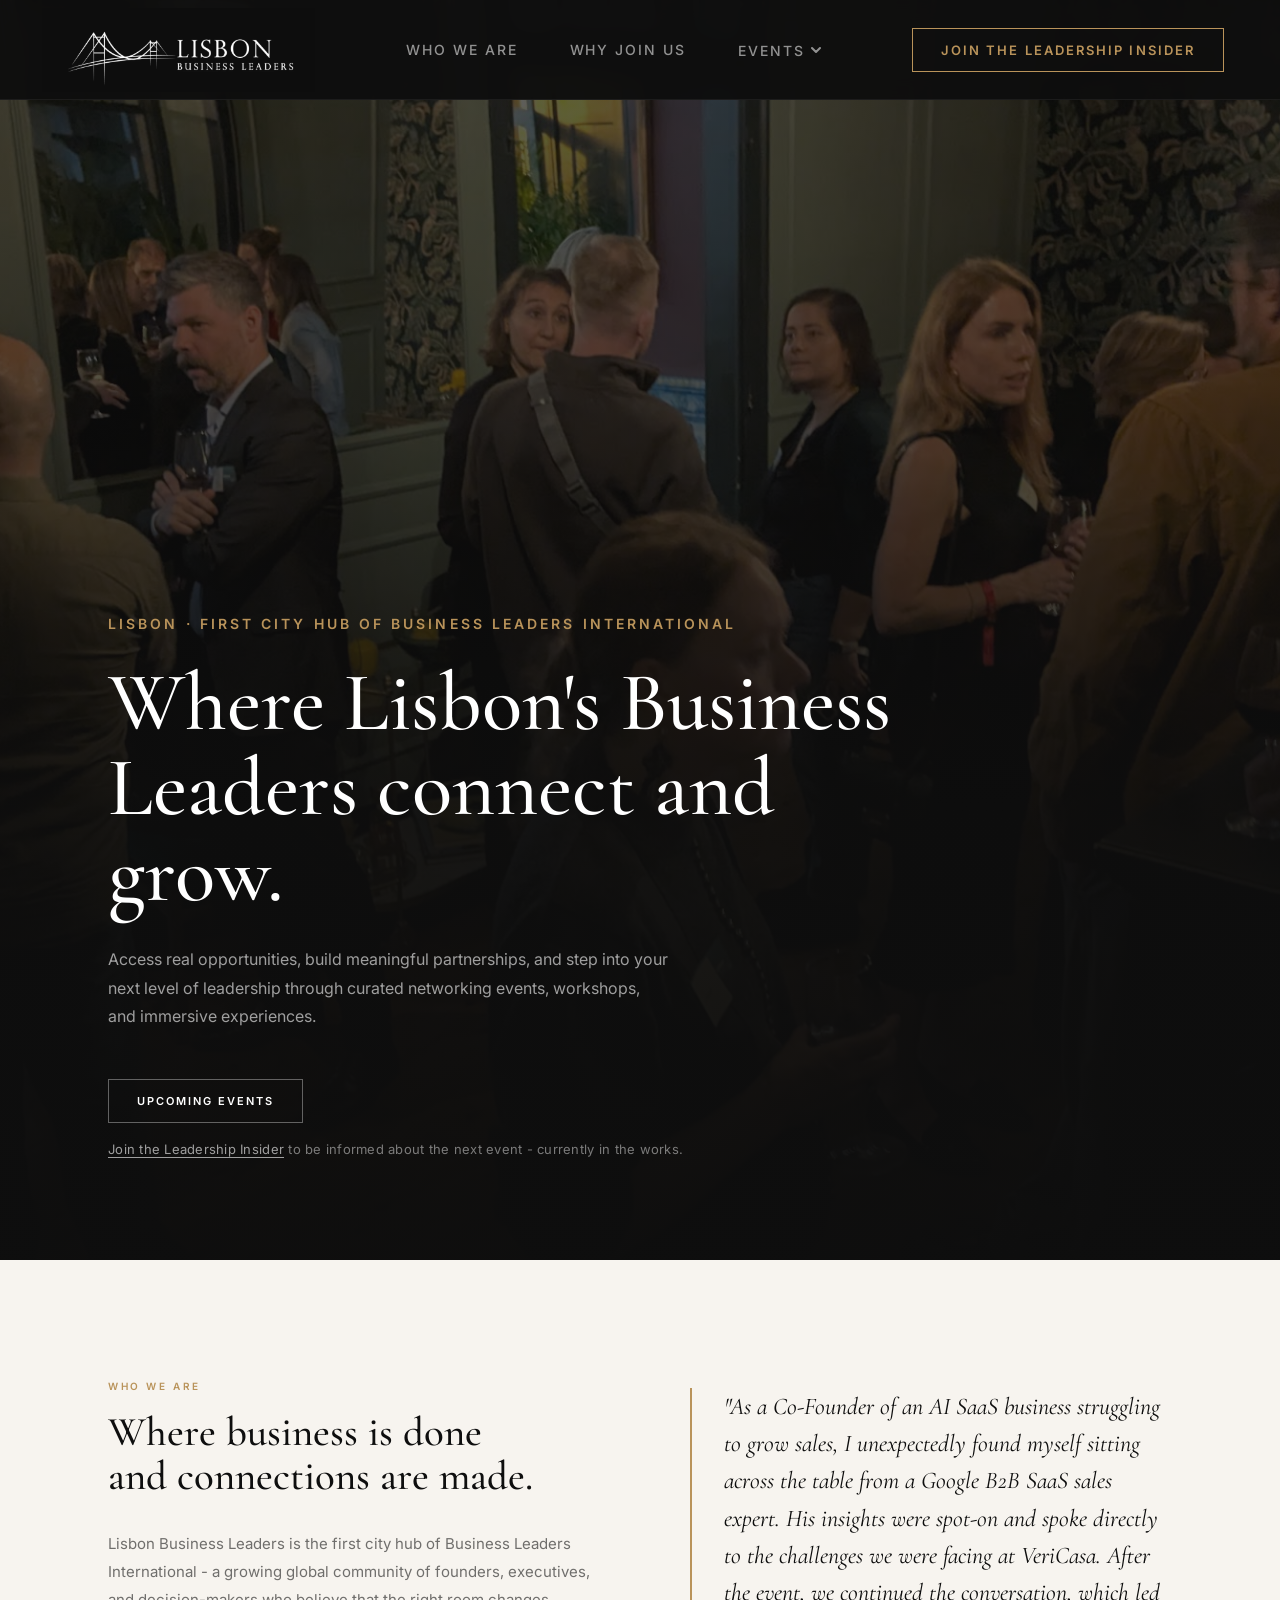
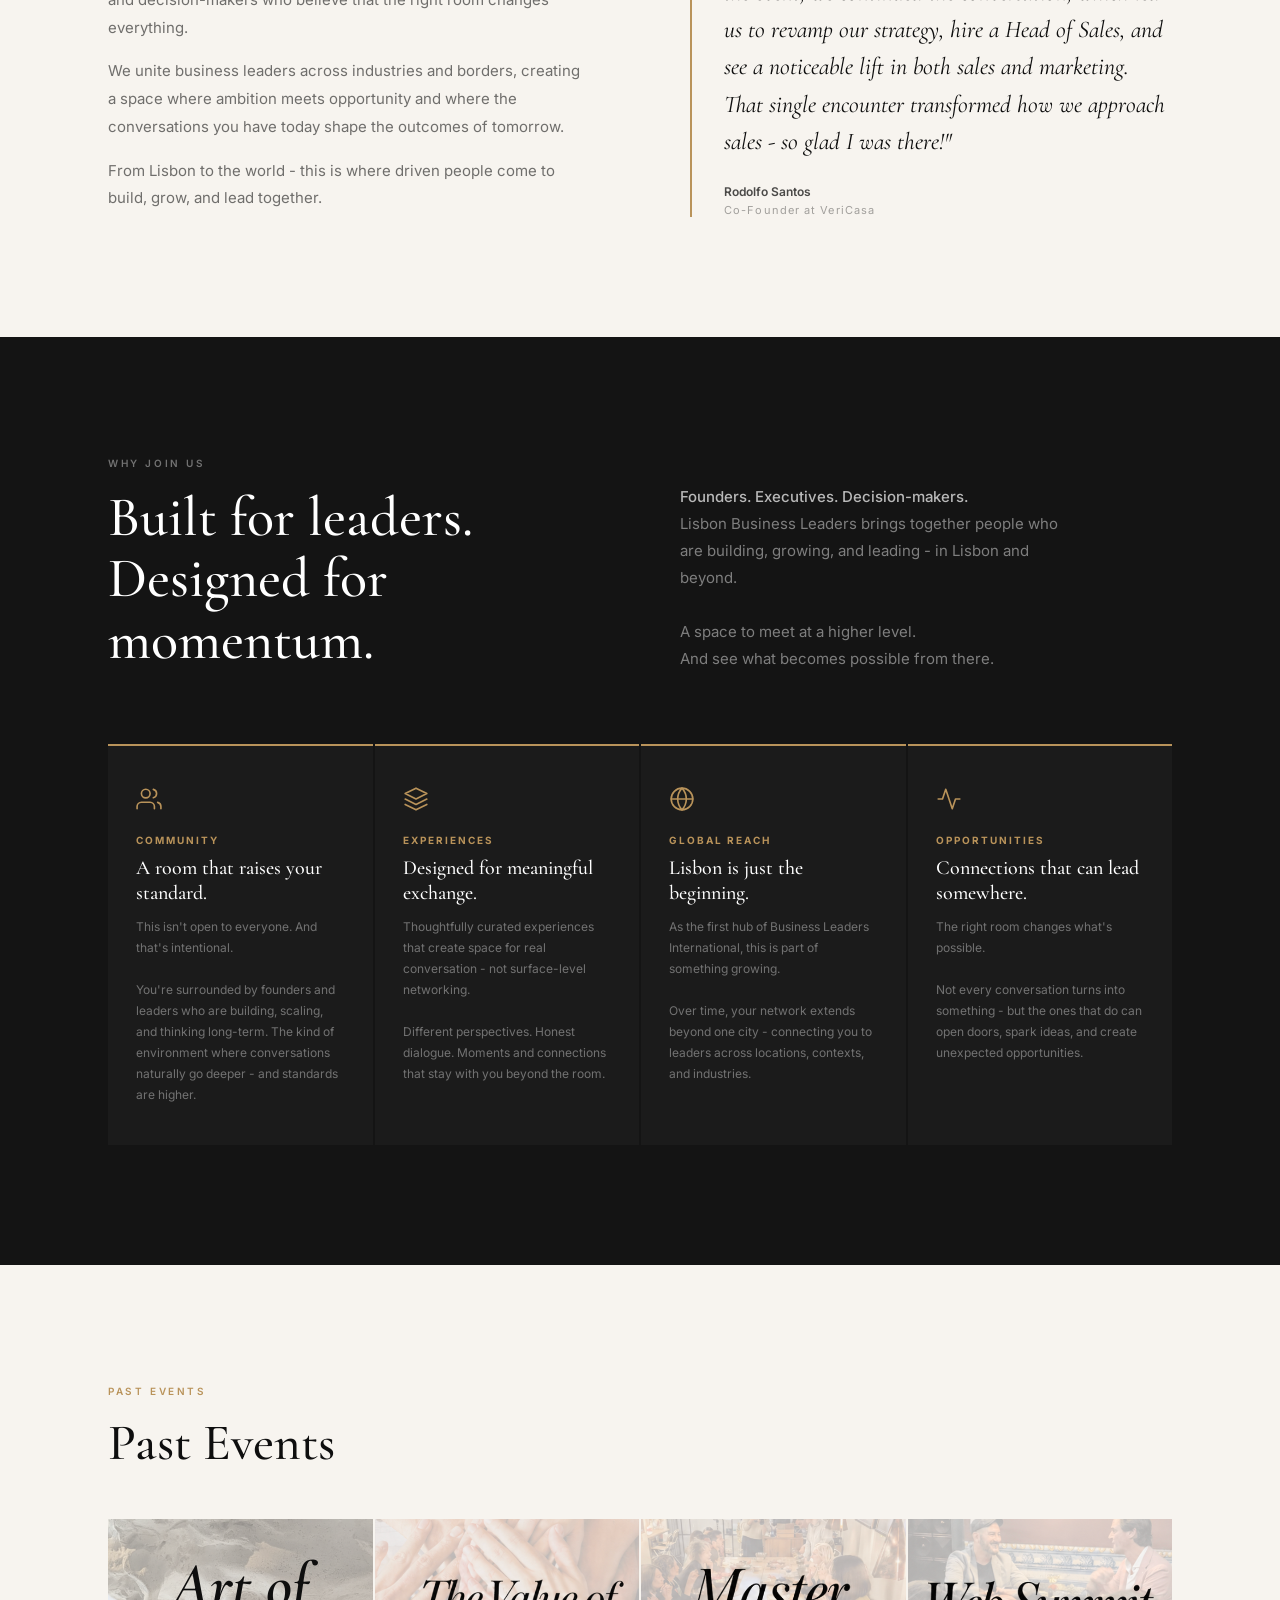
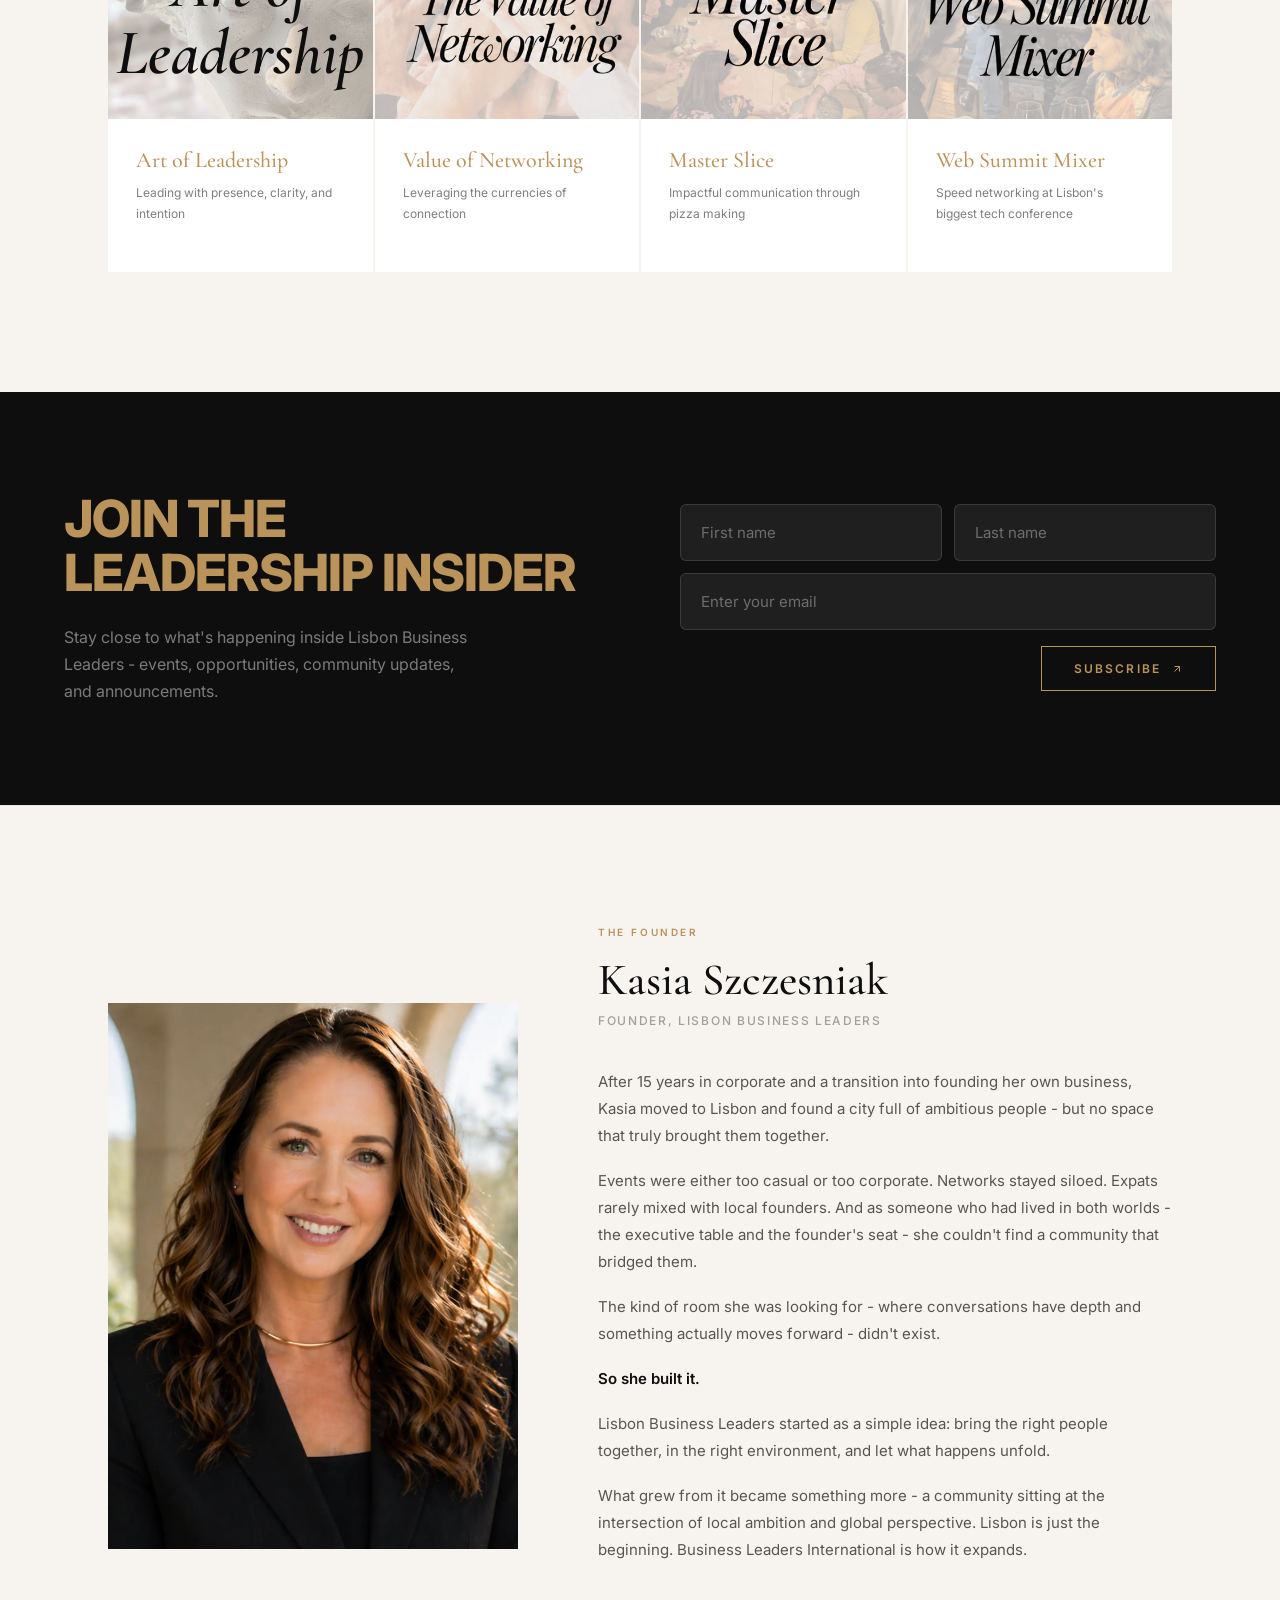
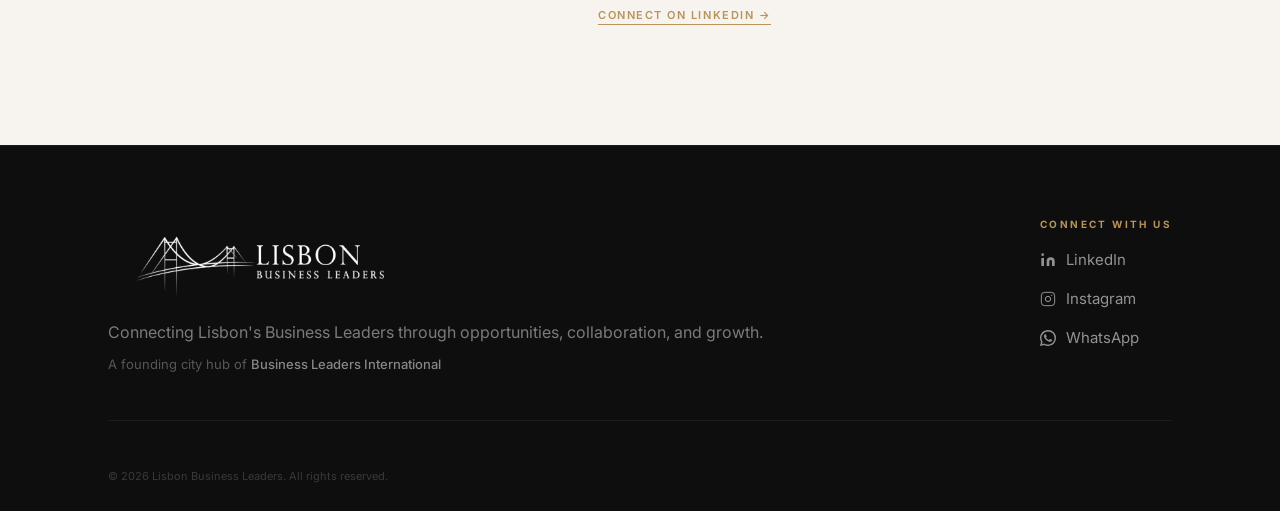
==== commit 0dc66199: "Restore Upcoming Events button and add newsletter teaser text in hero Co-Authored-By: Claude Sonnet " ====
--- a/preview-new.html
+++ b/preview-new.html
@@ -672,8 +672,9 @@
       <h1 class="hero__title">Where Lisbon's Business Leaders connect and grow.</h1>
       <p class="hero__sub">Access real opportunities, build meaningful partnerships, and step into your next level of leadership through curated networking events, workshops, and immersive experiences.</p>
       <div class="hero__actions">
-        <a href="#past-events" class="btn btn--outline">Past Events</a>
-      </div>
+        <a href="#past-events" class="btn btn--outline">Upcoming Events</a>
+      </div>
+      <p style="font-family:var(--sans);font-size:13px;color:rgba(255,255,255,0.45);margin-top:16px;letter-spacing:0.02em;line-height:1.6;"><a href="#newsletter" style="color:rgba(255,255,255,0.6);text-decoration:underline;text-underline-offset:3px;">Join the Leadership Insider</a> to be informed about the next event - currently in the works.</p>
     </div>
   </section>
 
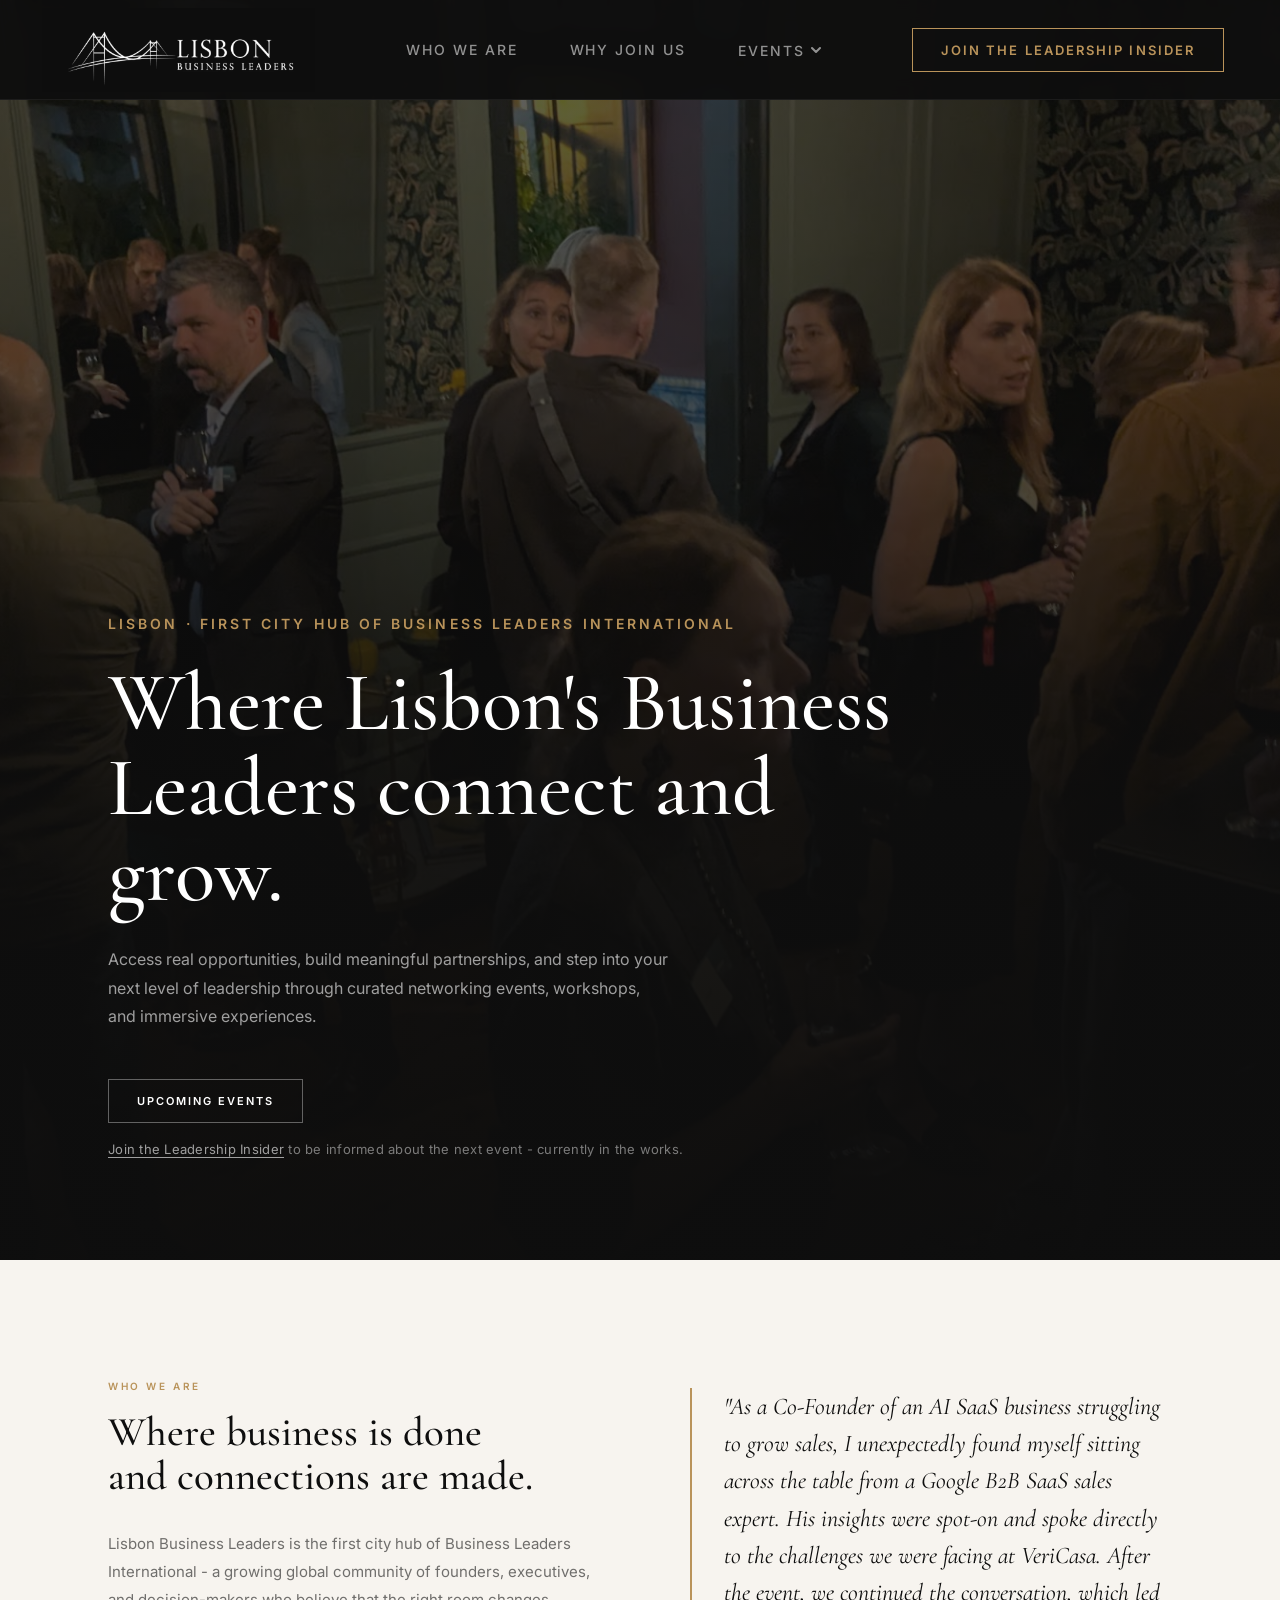
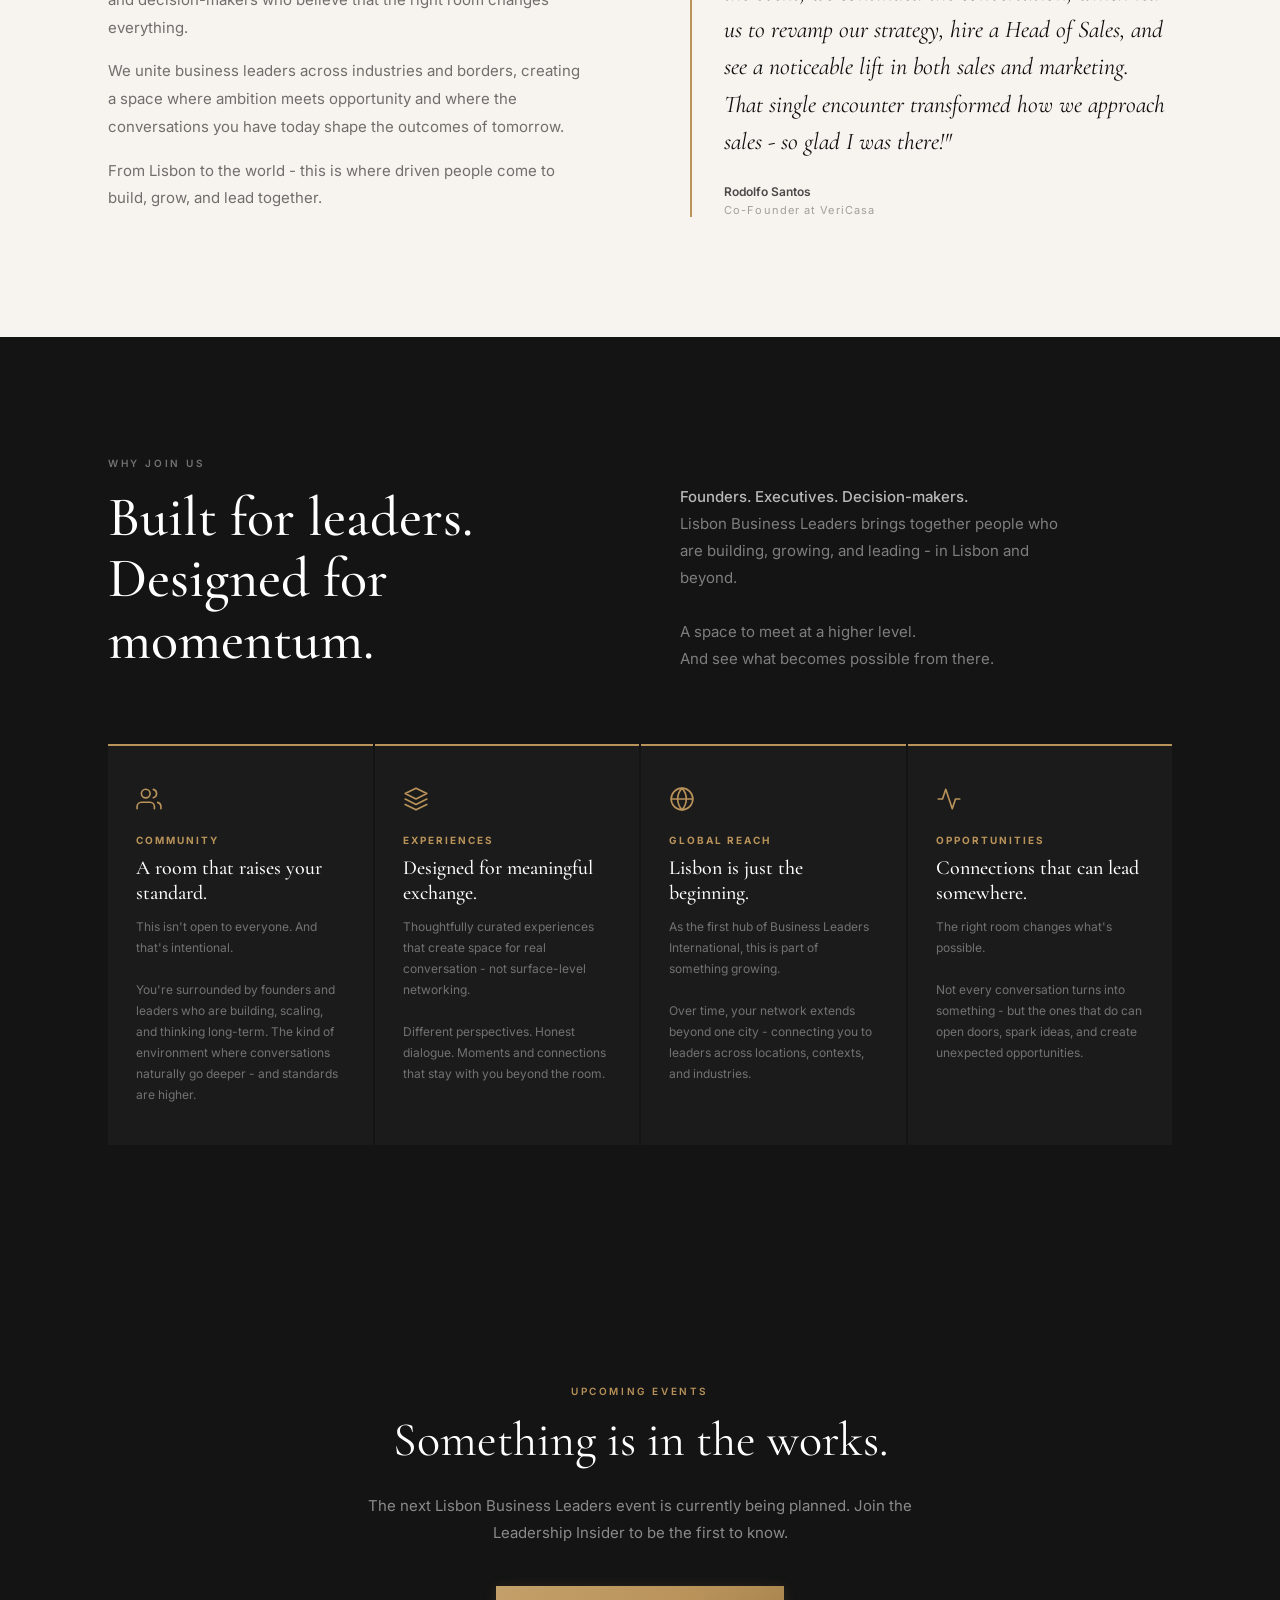
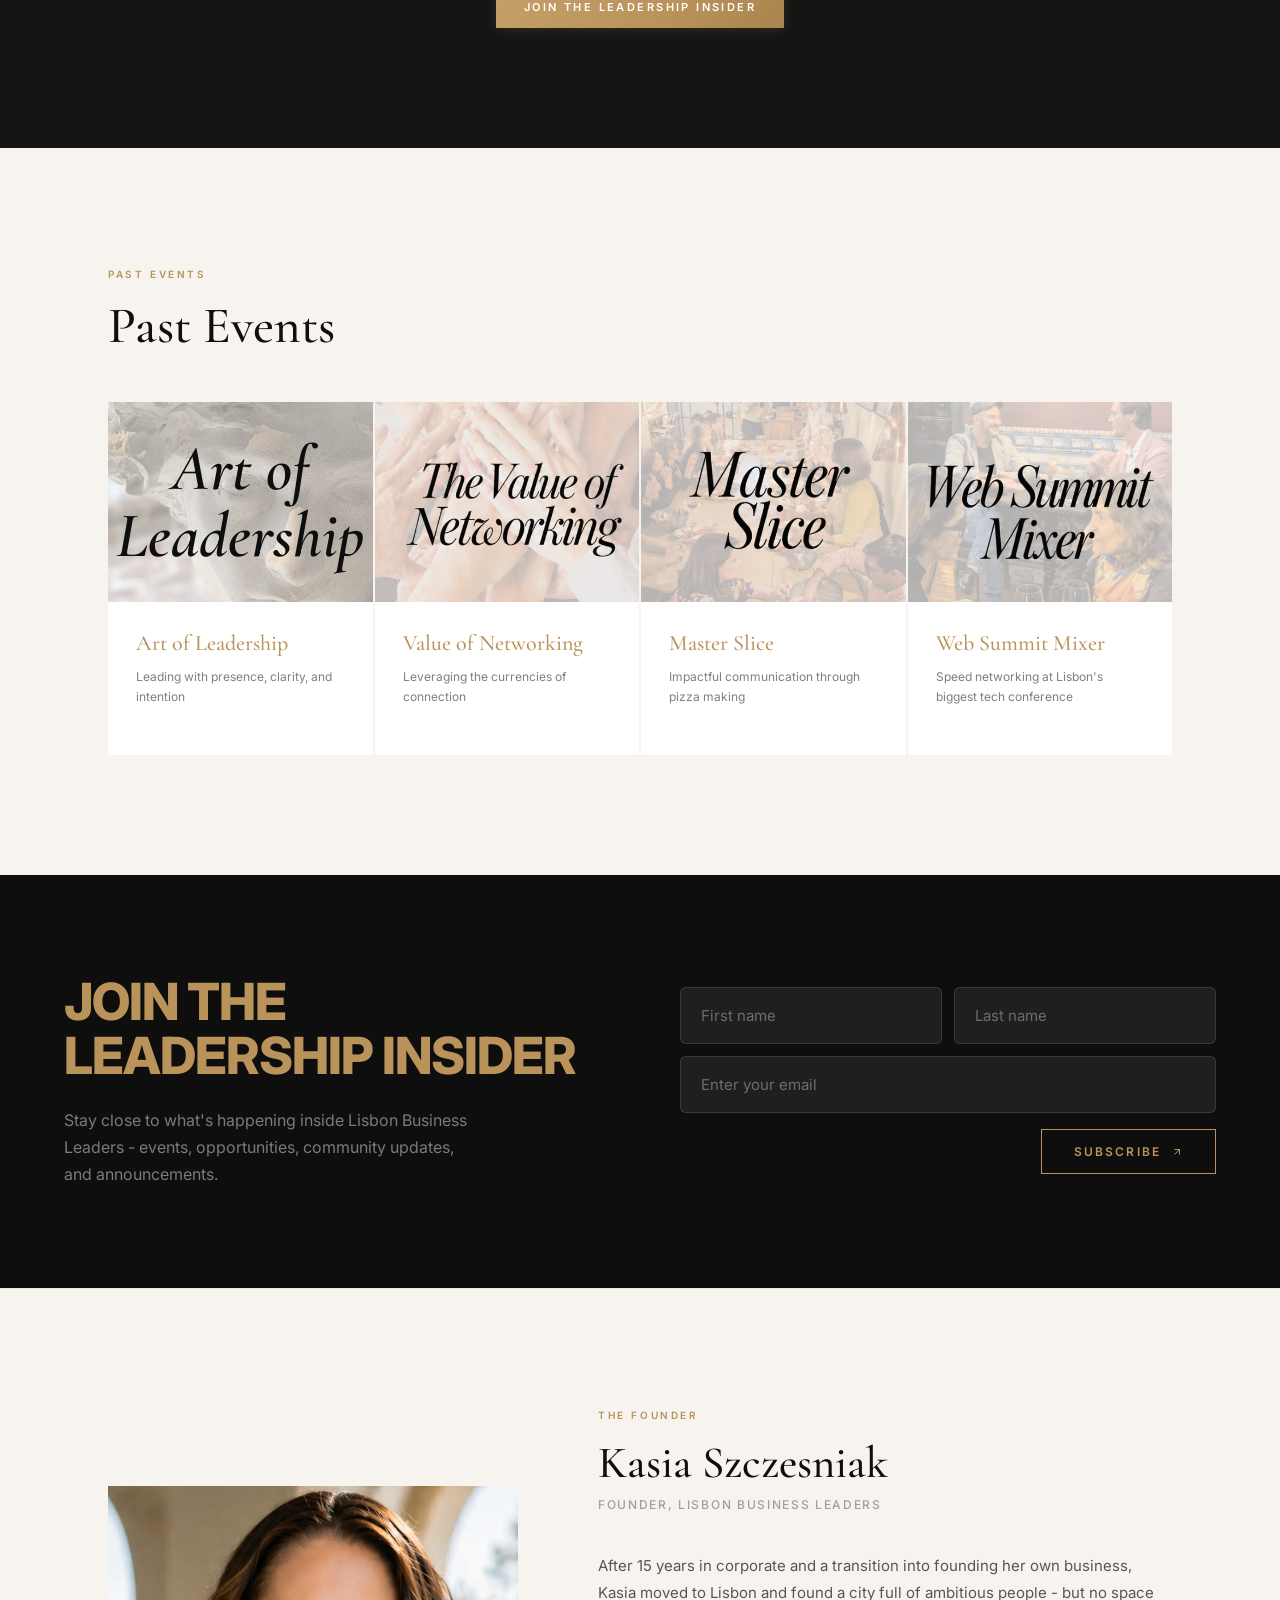
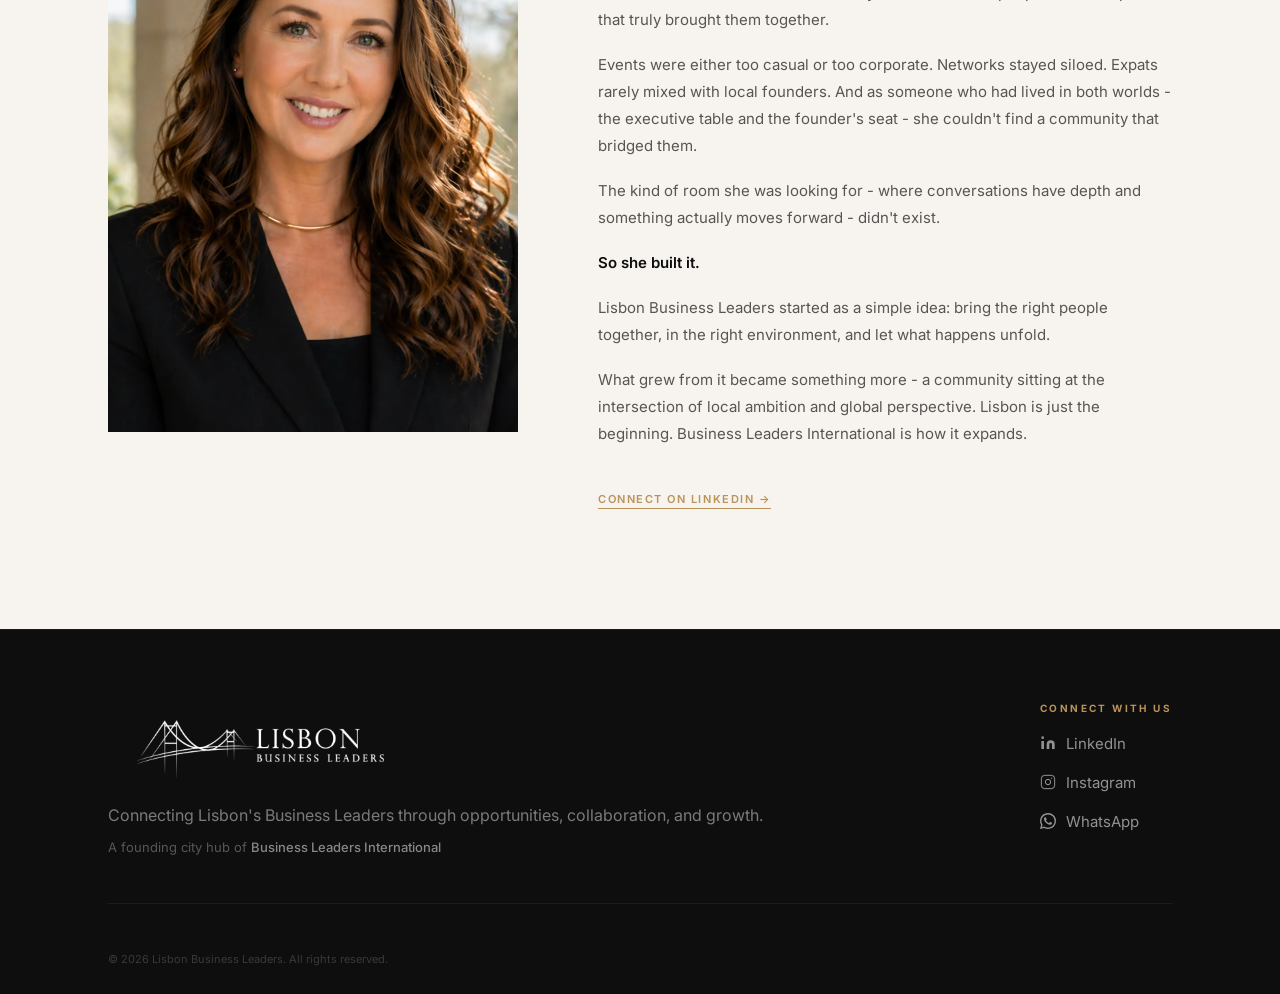
==== commit d3aac7ce: "Add upcoming events placeholder section above past events Co-Authored-By: Claude Sonnet 4.6 <noreply" ====
--- a/preview-new.html
+++ b/preview-new.html
@@ -643,6 +643,7 @@
             <svg viewBox="0 0 10 6"><path d="M1 1l4 4 4-4" stroke-linecap="round" stroke-linejoin="round"/></svg>
           </button>
           <div class="nav__events-dropdown">
+            <a href="#newsletter">Future Events</a>
             <a href="#past-events">Past Events</a>
           </div>
         </div>
@@ -659,6 +660,7 @@
     <div class="nav__mobile-menu" id="navMobileMenu">
       <a href="#who-we-are" class="nav__mobile-link">Who We Are</a>
       <a href="#why-join-us" class="nav__mobile-link">Why Join Us</a>
+      <a href="#newsletter" class="nav__mobile-link">Future Events</a>
       <a href="#past-events" class="nav__mobile-link">Past Events</a>
       <a href="#newsletter" class="nav__mobile-cta">Join the Leadership Insider</a>
     </div>
@@ -749,6 +751,16 @@
     </div>
   </section>
 
+
+  <!-- UPCOMING EVENTS -->
+  <section id="future-events" style="background:var(--dark);padding:120px 0;">
+    <div class="wrap" style="text-align:center;max-width:640px;margin:0 auto;">
+      <span class="label" style="display:block;margin-bottom:16px;">Upcoming Events</span>
+      <h2 style="font-family:var(--serif);font-size:48px;font-weight:400;color:var(--white);line-height:1.15;margin-bottom:24px;">Something is in the works.</h2>
+      <p style="font-family:var(--sans);font-size:15px;color:rgba(255,255,255,0.5);line-height:1.8;margin-bottom:40px;">The next Lisbon Business Leaders event is currently being planned. Join the Leadership Insider to be the first to know.</p>
+      <a href="#newsletter" class="btn btn--gold" style="display:inline-flex;">Join the Leadership Insider</a>
+    </div>
+  </section>
 
   <!-- PAST EVENTS -->
   <section class="past" id="past-events">
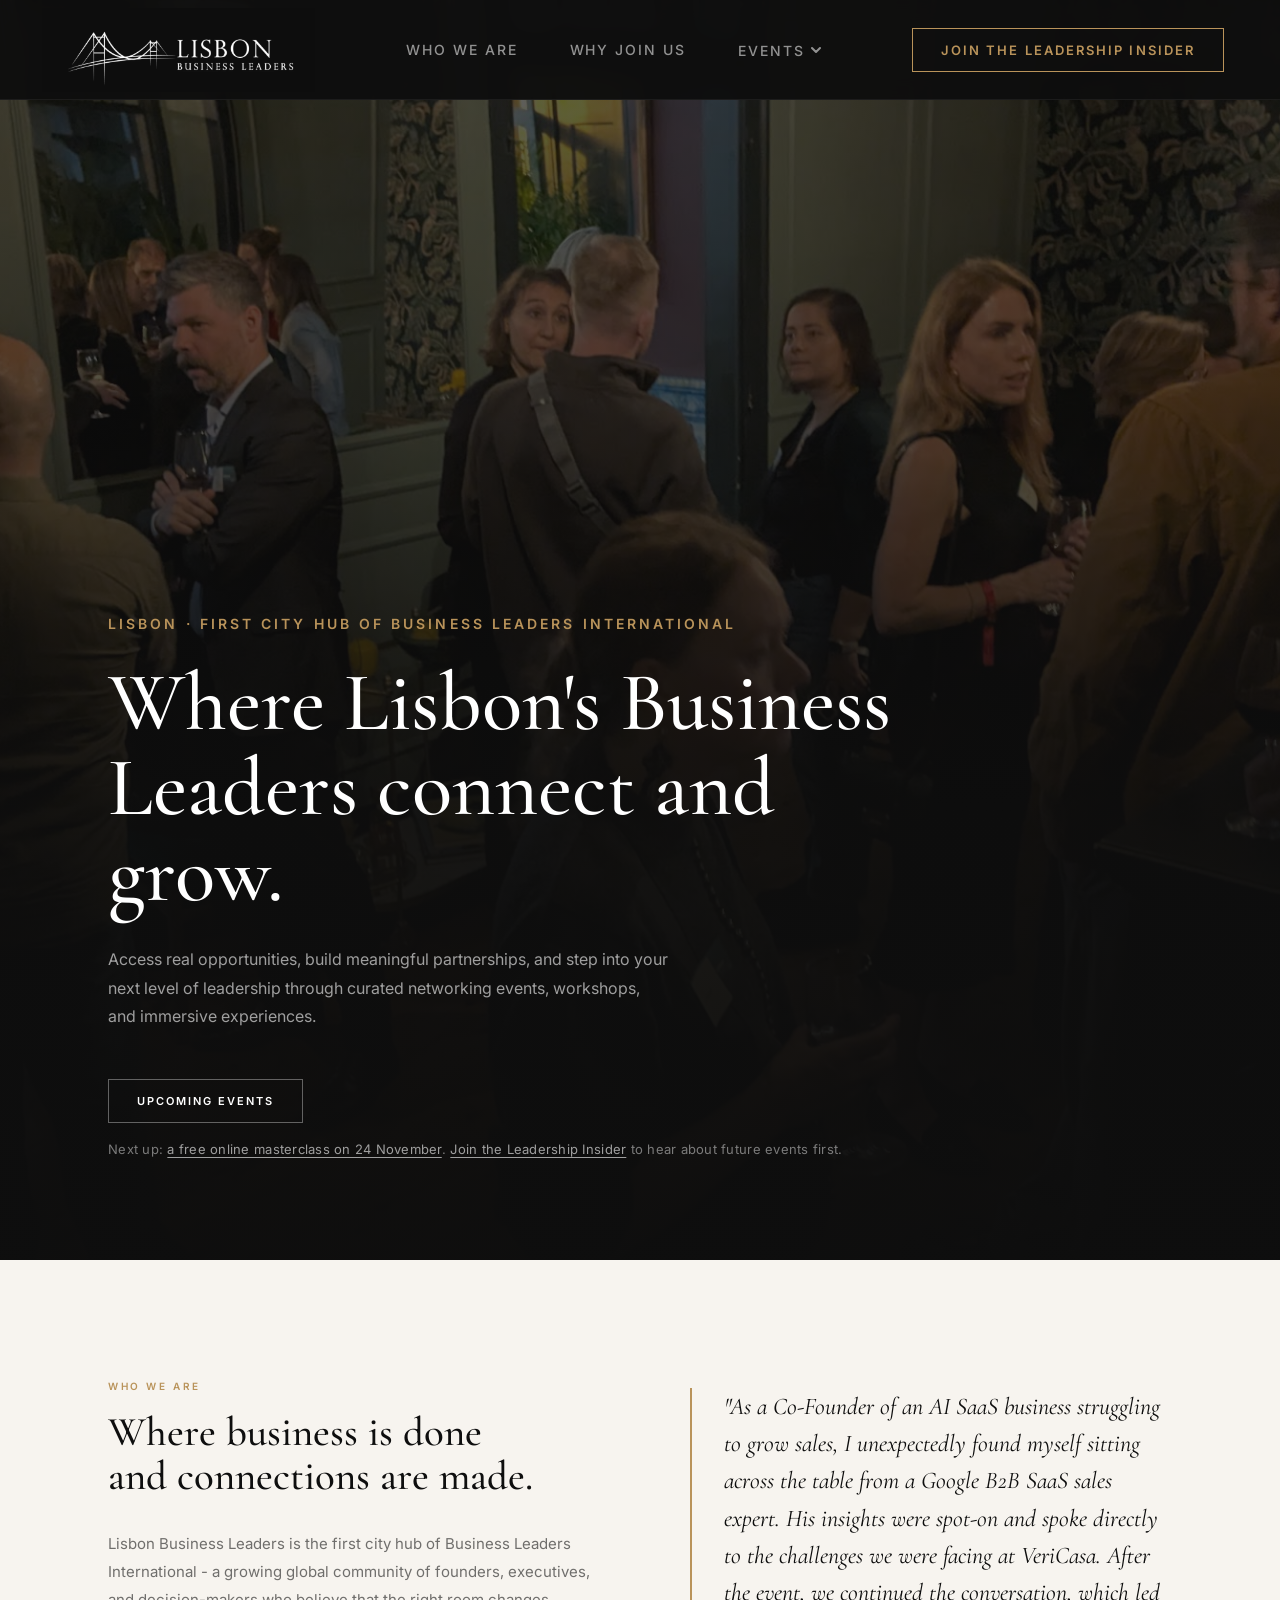
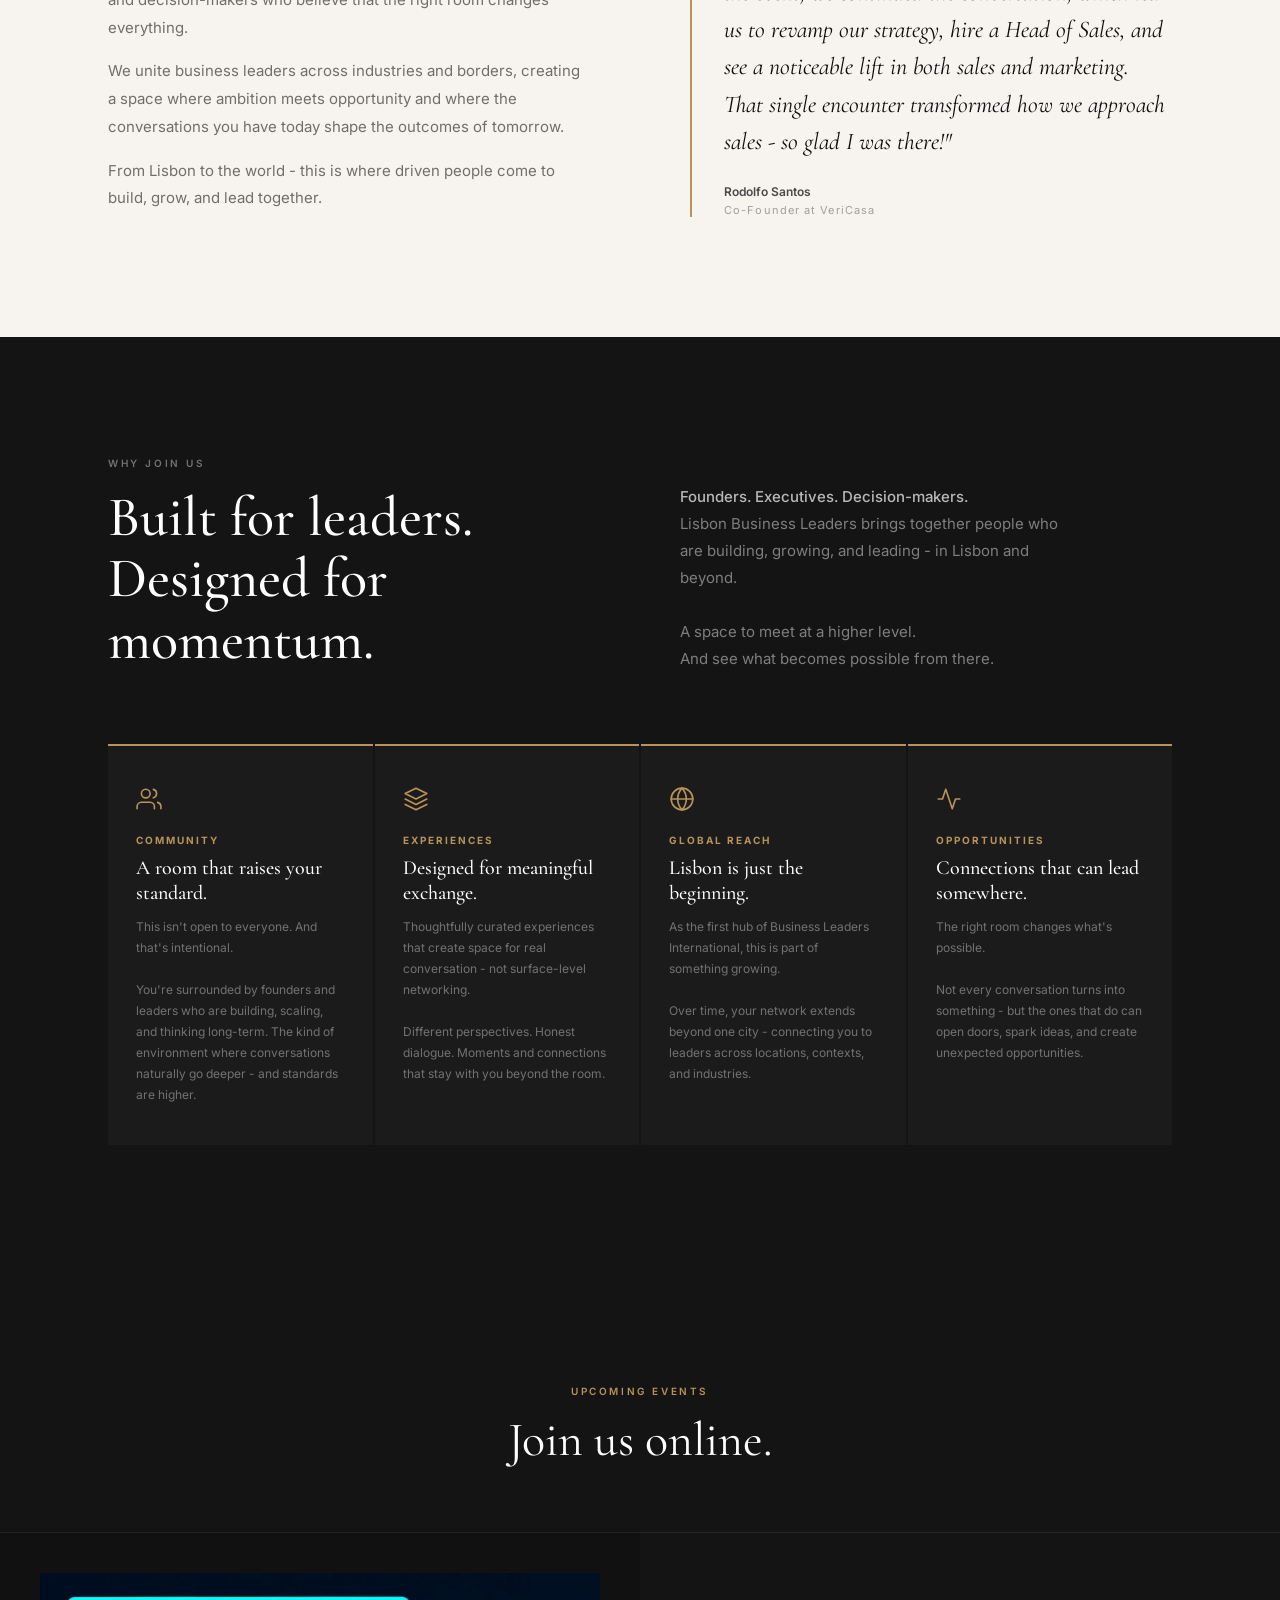
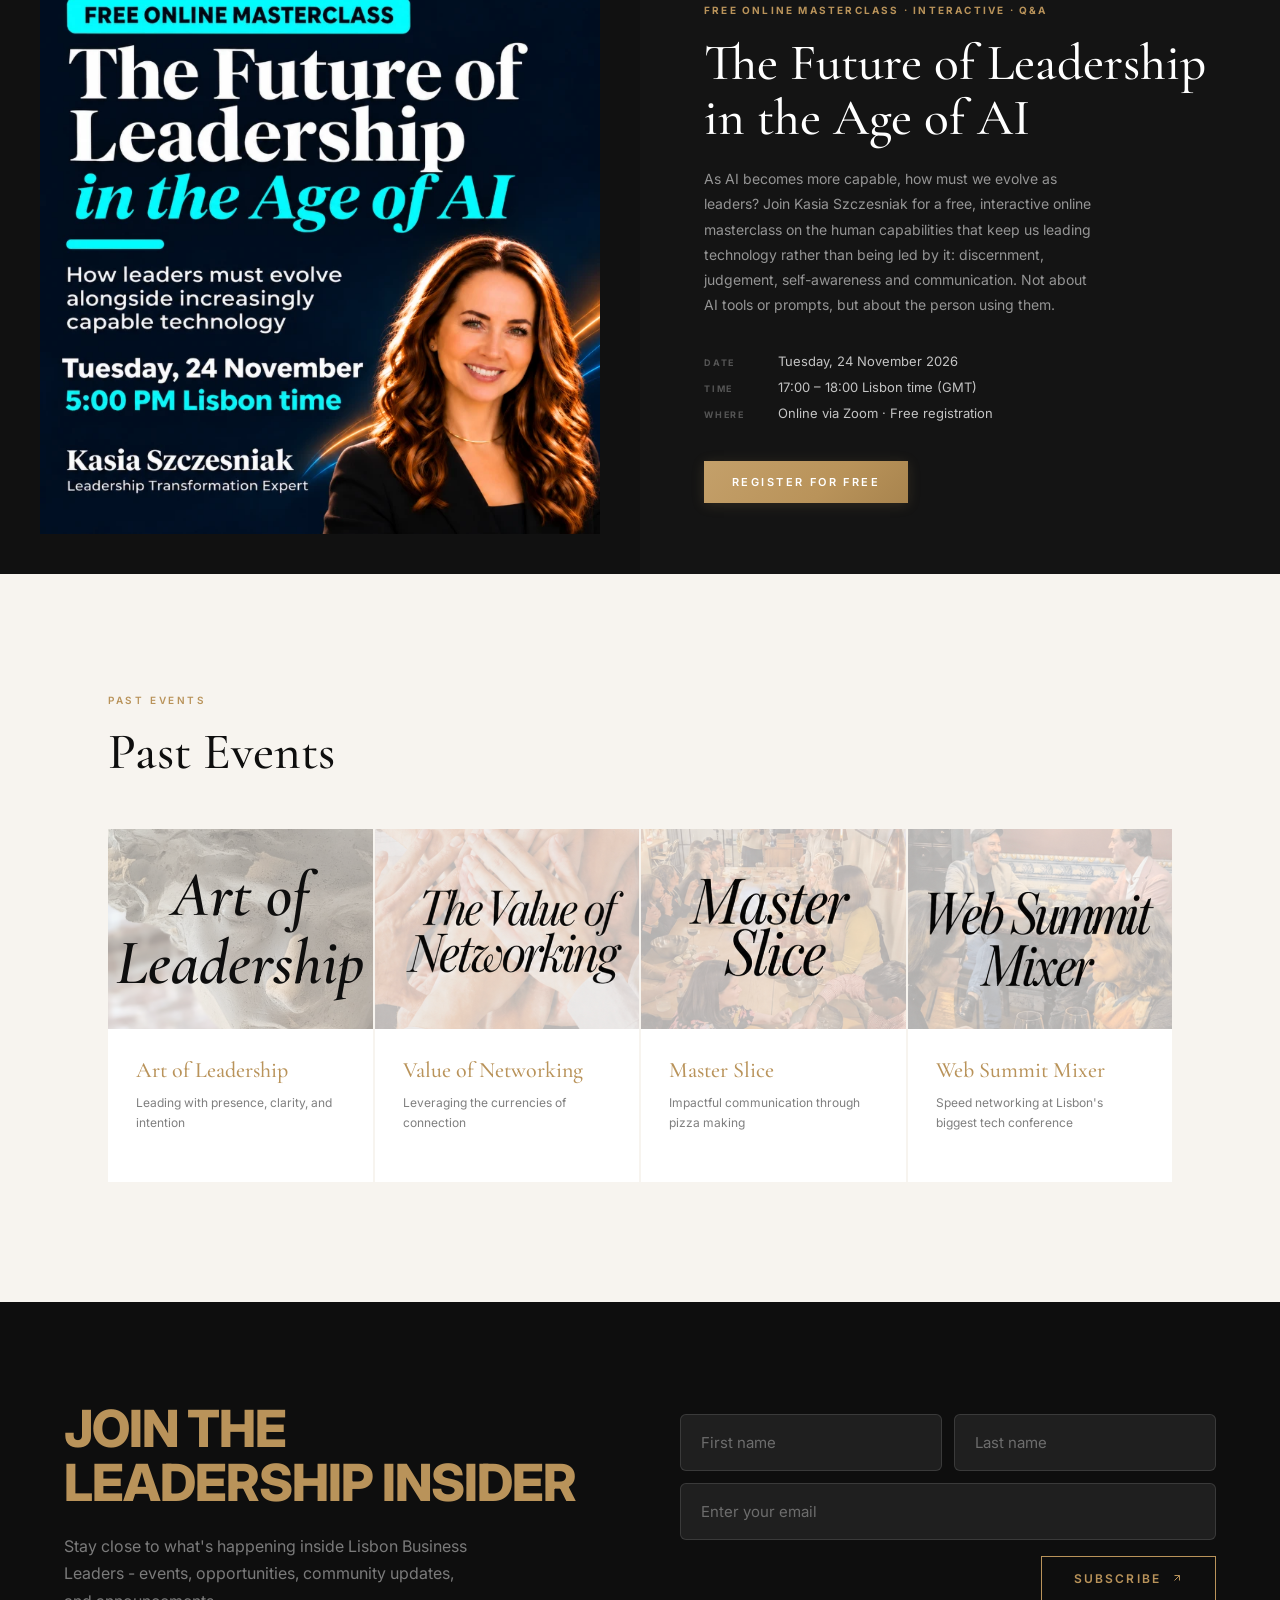
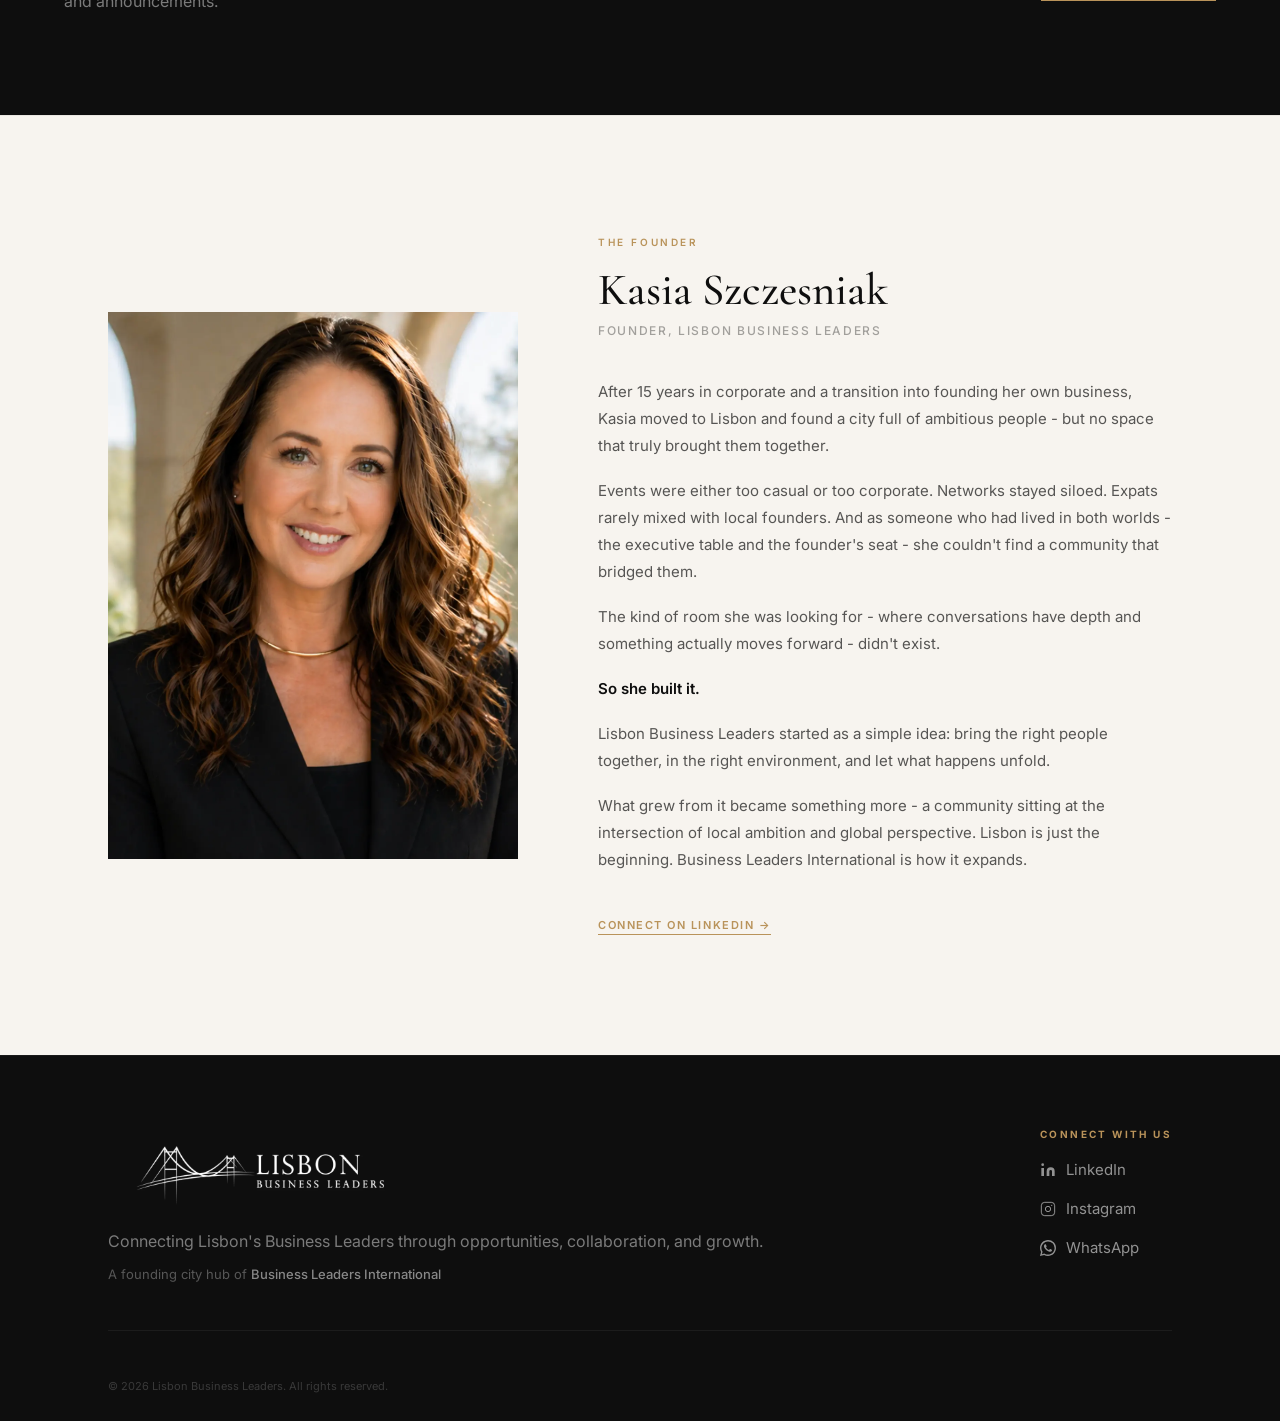
==== commit 0871376e: "Swap event image to local marketing graphic Co-Authored-By: Claude Sonnet 4.6 <noreply@anthropic.com" ====
--- a/preview-new.html
+++ b/preview-new.html
@@ -643,7 +643,7 @@
             <svg viewBox="0 0 10 6"><path d="M1 1l4 4 4-4" stroke-linecap="round" stroke-linejoin="round"/></svg>
           </button>
           <div class="nav__events-dropdown">
-            <a href="#newsletter">Future Events</a>
+            <a href="#future-events">Future Events</a>
             <a href="#past-events">Past Events</a>
           </div>
         </div>
@@ -660,7 +660,7 @@
     <div class="nav__mobile-menu" id="navMobileMenu">
       <a href="#who-we-are" class="nav__mobile-link">Who We Are</a>
       <a href="#why-join-us" class="nav__mobile-link">Why Join Us</a>
-      <a href="#newsletter" class="nav__mobile-link">Future Events</a>
+      <a href="#future-events" class="nav__mobile-link">Future Events</a>
       <a href="#past-events" class="nav__mobile-link">Past Events</a>
       <a href="#newsletter" class="nav__mobile-cta">Join the Leadership Insider</a>
     </div>
@@ -674,9 +674,9 @@
       <h1 class="hero__title">Where Lisbon's Business Leaders connect and grow.</h1>
       <p class="hero__sub">Access real opportunities, build meaningful partnerships, and step into your next level of leadership through curated networking events, workshops, and immersive experiences.</p>
       <div class="hero__actions">
-        <a href="#past-events" class="btn btn--outline">Upcoming Events</a>
-      </div>
-      <p style="font-family:var(--sans);font-size:13px;color:rgba(255,255,255,0.45);margin-top:16px;letter-spacing:0.02em;line-height:1.6;"><a href="#newsletter" style="color:rgba(255,255,255,0.6);text-decoration:underline;text-underline-offset:3px;">Join the Leadership Insider</a> to be informed about the next event - currently in the works.</p>
+        <a href="#future-events" class="btn btn--outline">Upcoming Events</a>
+      </div>
+      <p style="font-family:var(--sans);font-size:13px;color:rgba(255,255,255,0.45);margin-top:16px;letter-spacing:0.02em;line-height:1.6;">Next up: <a href="#future-events" style="color:rgba(255,255,255,0.6);text-decoration:underline;text-underline-offset:3px;">a free online masterclass on 24 November</a>. <a href="#newsletter" style="color:rgba(255,255,255,0.6);text-decoration:underline;text-underline-offset:3px;">Join the Leadership Insider</a> to hear about future events first.</p>
     </div>
   </section>
 
@@ -753,12 +753,30 @@
 
 
   <!-- UPCOMING EVENTS -->
-  <section id="future-events" style="background:var(--dark);padding:120px 0;">
-    <div class="wrap" style="text-align:center;max-width:640px;margin:0 auto;">
+  <section id="future-events" style="background:var(--dark);padding:120px 0 0;">
+    <div class="wrap" style="text-align:center;max-width:640px;margin:0 auto 64px;">
       <span class="label" style="display:block;margin-bottom:16px;">Upcoming Events</span>
-      <h2 style="font-family:var(--serif);font-size:48px;font-weight:400;color:var(--white);line-height:1.15;margin-bottom:24px;">Something is in the works.</h2>
-      <p style="font-family:var(--sans);font-size:15px;color:rgba(255,255,255,0.5);line-height:1.8;margin-bottom:40px;">The next Lisbon Business Leaders event is currently being planned. Join the Leadership Insider to be the first to know.</p>
-      <a href="#newsletter" class="btn btn--gold" style="display:inline-flex;">Join the Leadership Insider</a>
+      <h2 style="font-family:var(--serif);font-size:48px;font-weight:400;color:var(--white);line-height:1.15;">Join us online.</h2>
+    </div>
+
+    <!-- Event 1 -->
+    <div class="event">
+      <div class="event__inner">
+        <div class="event__image">
+          <img src="assets/upcoming-event.webp" alt="The Future of Leadership in the Age of AI, free online masterclass with Kasia Szczesniak" style="width:100%;" loading="lazy">
+        </div>
+        <div class="event__body">
+          <p class="event__format-tag">Free Online Masterclass · Interactive · Q&amp;A</p>
+          <h3 class="event__title">The Future of Leadership in the Age of AI</h3>
+          <p class="event__desc">As AI becomes more capable, how must we evolve as leaders? Join Kasia Szczesniak for a free, interactive online masterclass on the human capabilities that keep us leading technology rather than being led by it: discernment, judgement, self-awareness and communication. Not about AI tools or prompts, but about the person using them.</p>
+          <div class="event__meta">
+            <div class="event__meta-row"><span class="event__meta-label">Date</span><span class="event__meta-value">Tuesday, 24 November 2026</span></div>
+            <div class="event__meta-row"><span class="event__meta-label">Time</span><span class="event__meta-value">17:00 – 18:00 Lisbon time (GMT)</span></div>
+            <div class="event__meta-row"><span class="event__meta-label">Where</span><span class="event__meta-value">Online via Zoom · Free registration</span></div>
+          </div>
+          <a href="https://luma.com/flr5jsjs" target="_blank" rel="noopener" class="btn btn--gold" style="display:inline-flex;align-self:flex-start;">Register for Free</a>
+        </div>
+      </div>
     </div>
   </section>
 
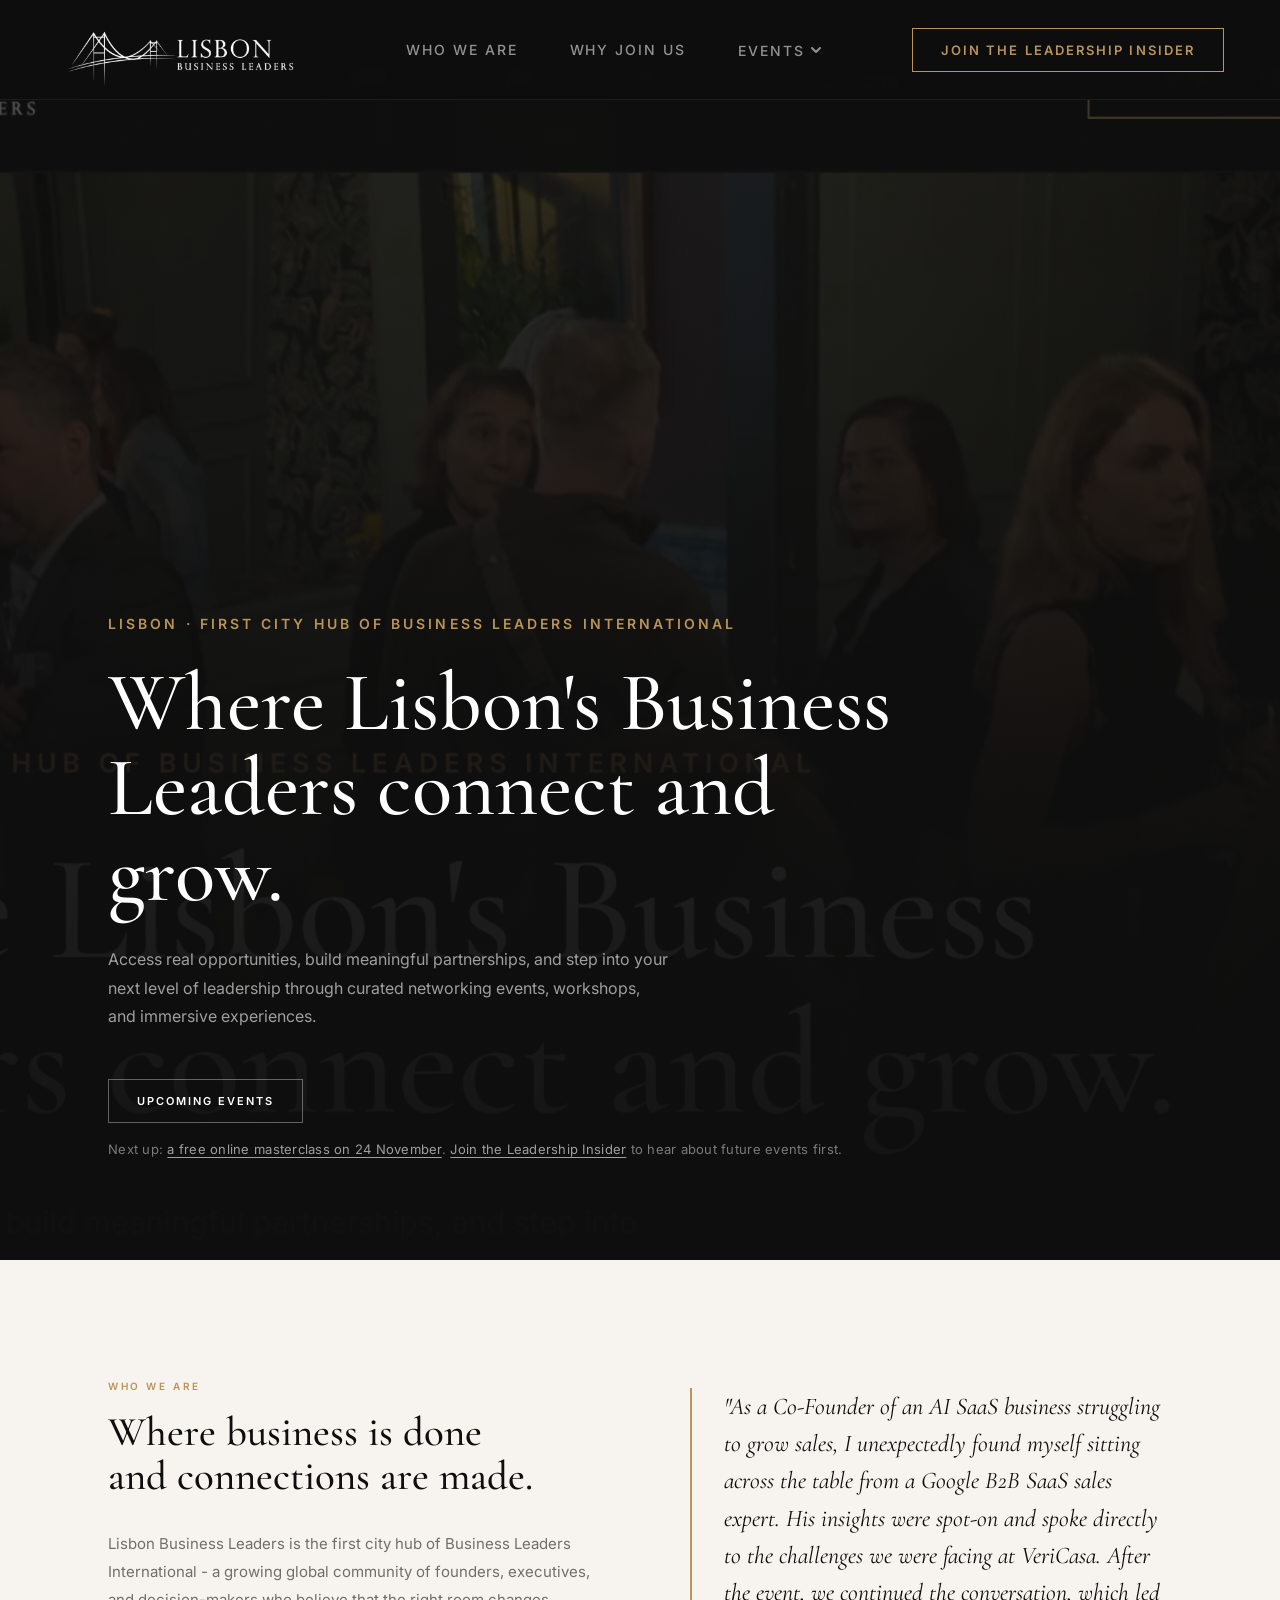
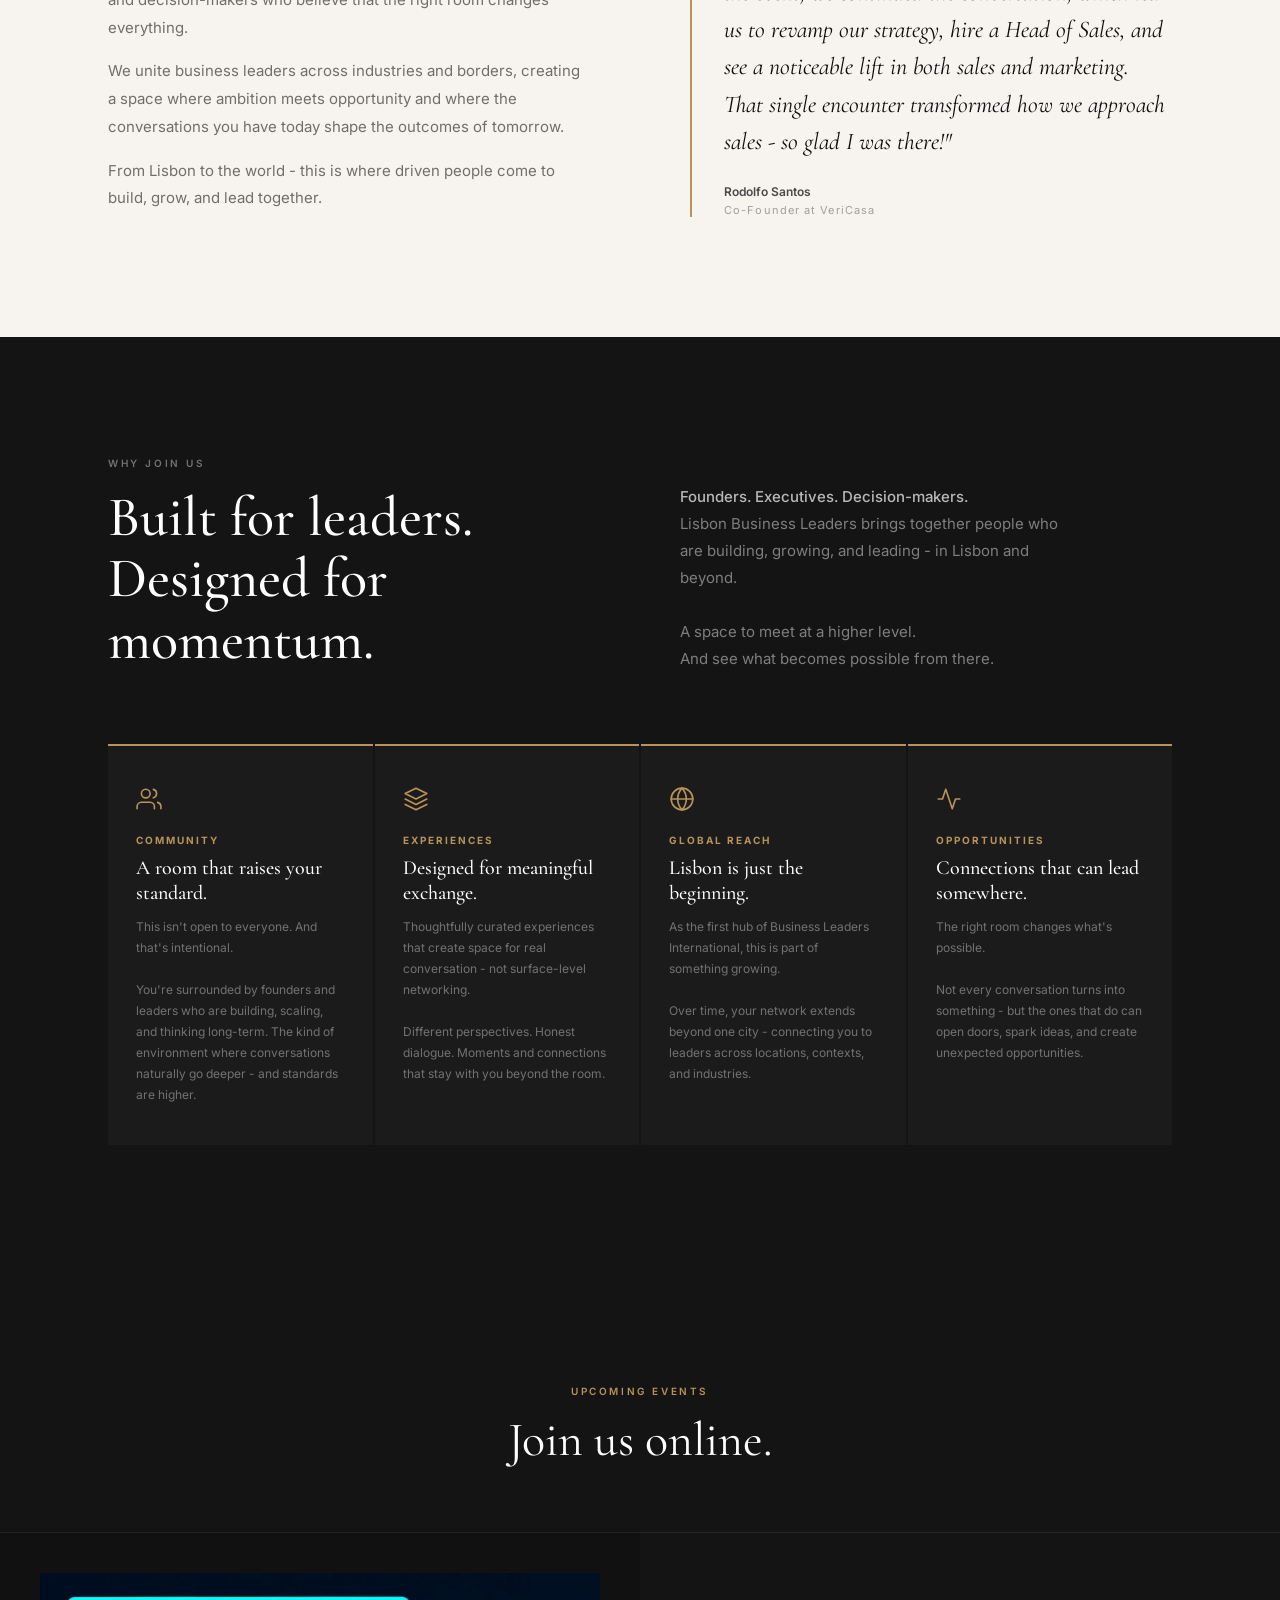
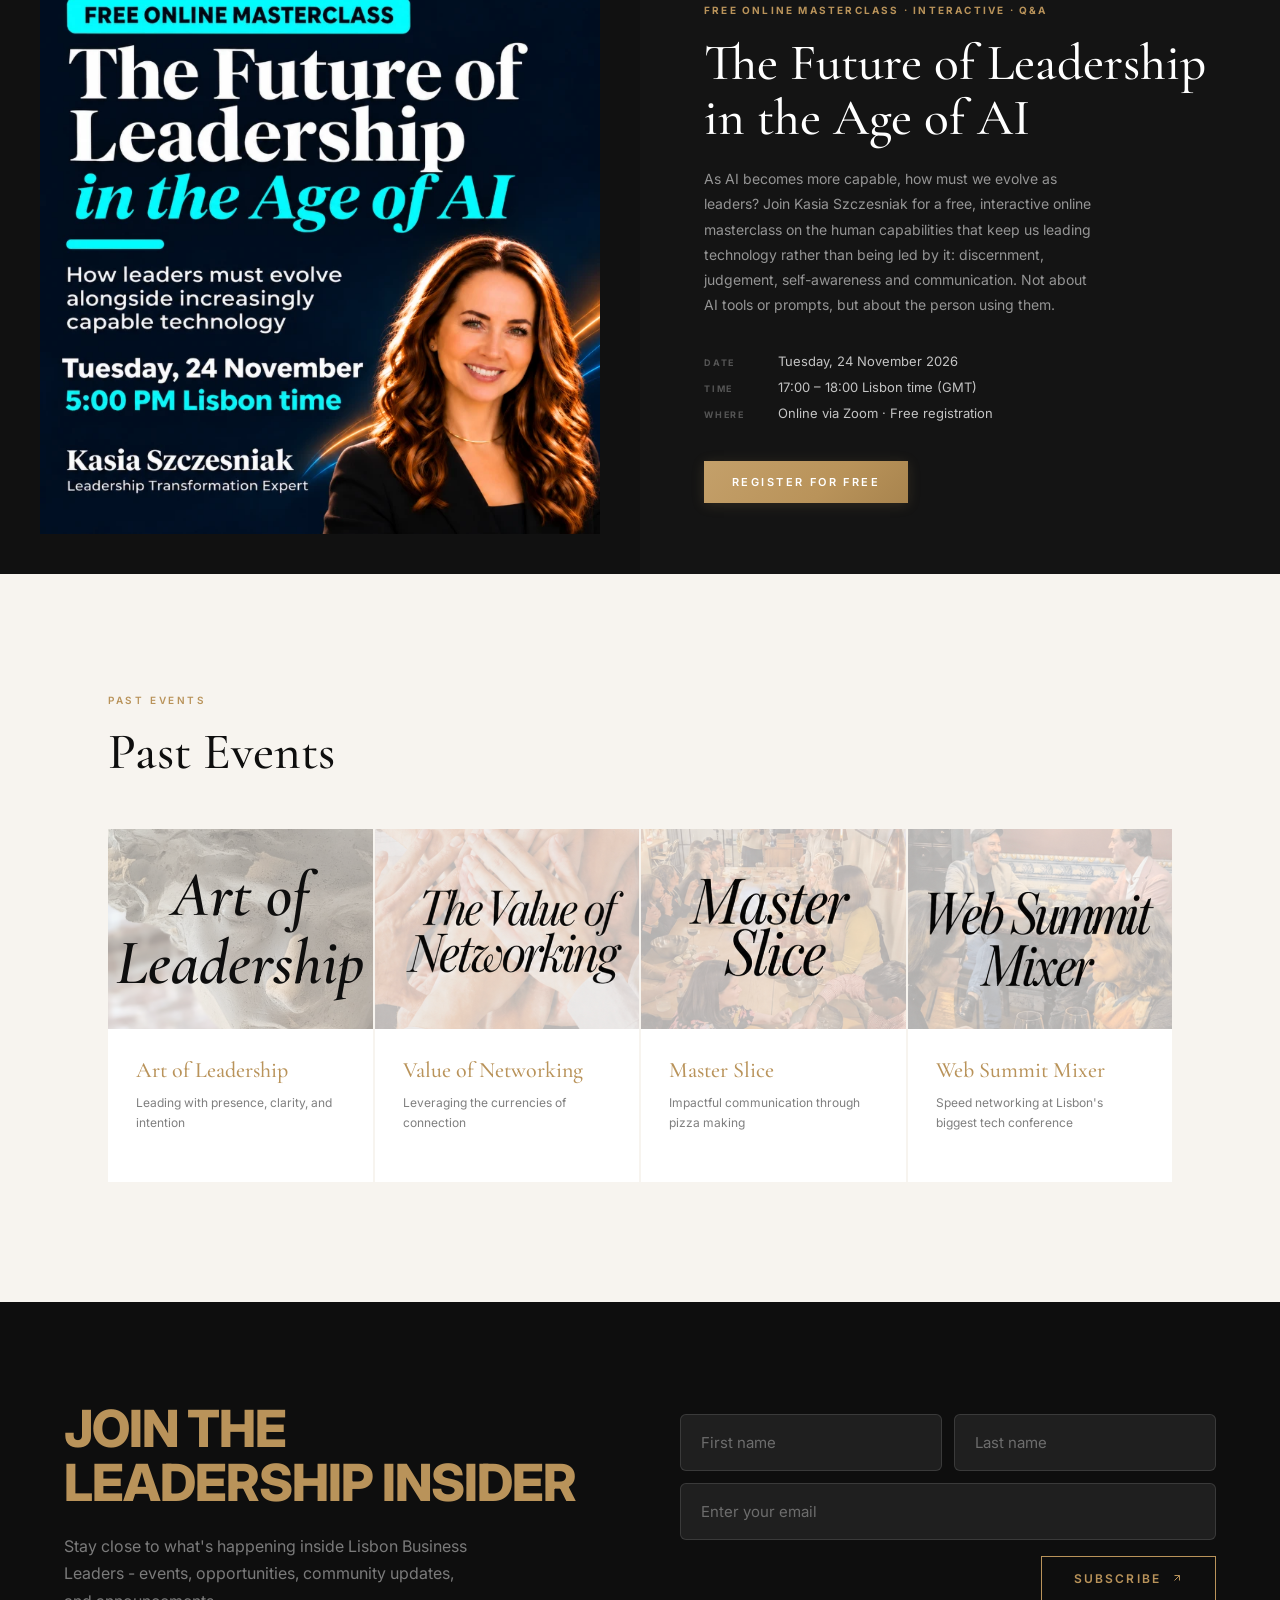
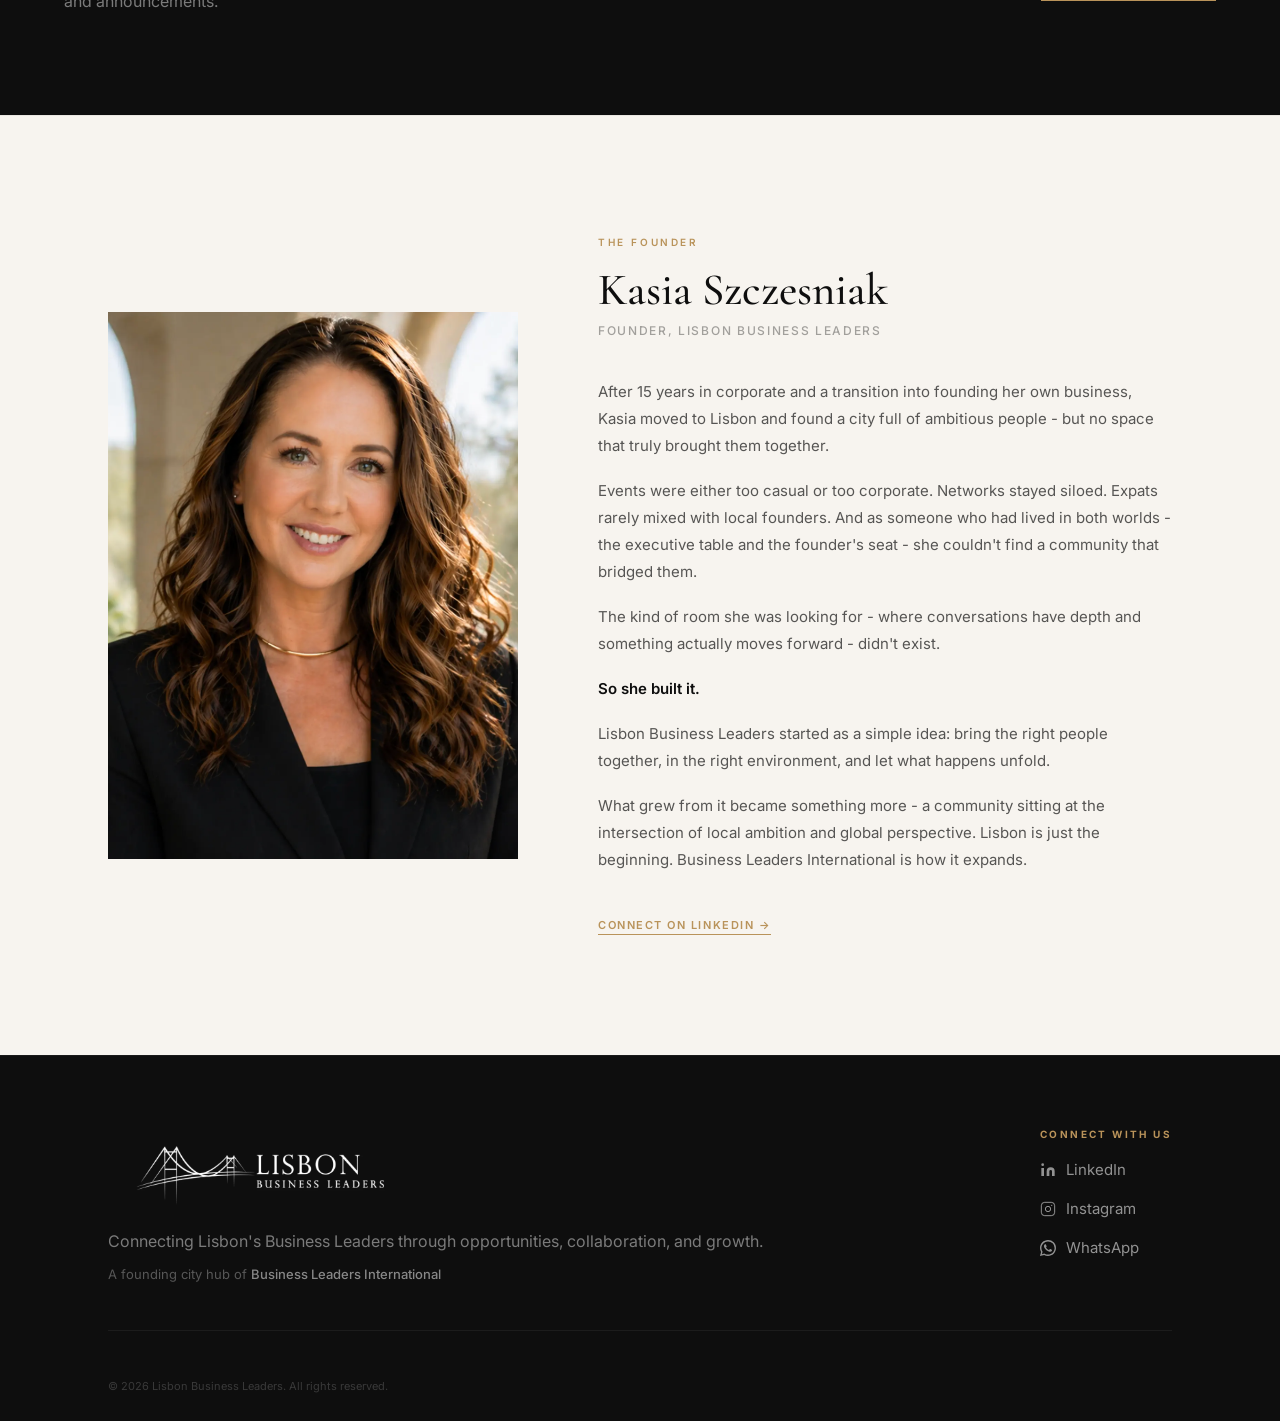
==== commit 8edb2f14: "Update hero background image Co-Authored-By: Claude Sonnet 4.6 <noreply@anthropic.com>" ====
--- a/preview-new.html
+++ b/preview-new.html
@@ -161,7 +161,7 @@
       position: absolute; inset: 0;
       background:
         linear-gradient(to bottom, rgba(14,14,14,0.65) 0%, rgba(14,14,14,0.72) 35%, rgba(14,14,14,0.93) 65%, rgba(14,14,14,0.99) 100%),
-        url('assets/hero.jpg') center/cover no-repeat;
+        url('assets/hero.webp') center/cover no-repeat;
     }
     .hero__content { position: relative; z-index: 1; width: 100%; }
     .hero__eyebrow {
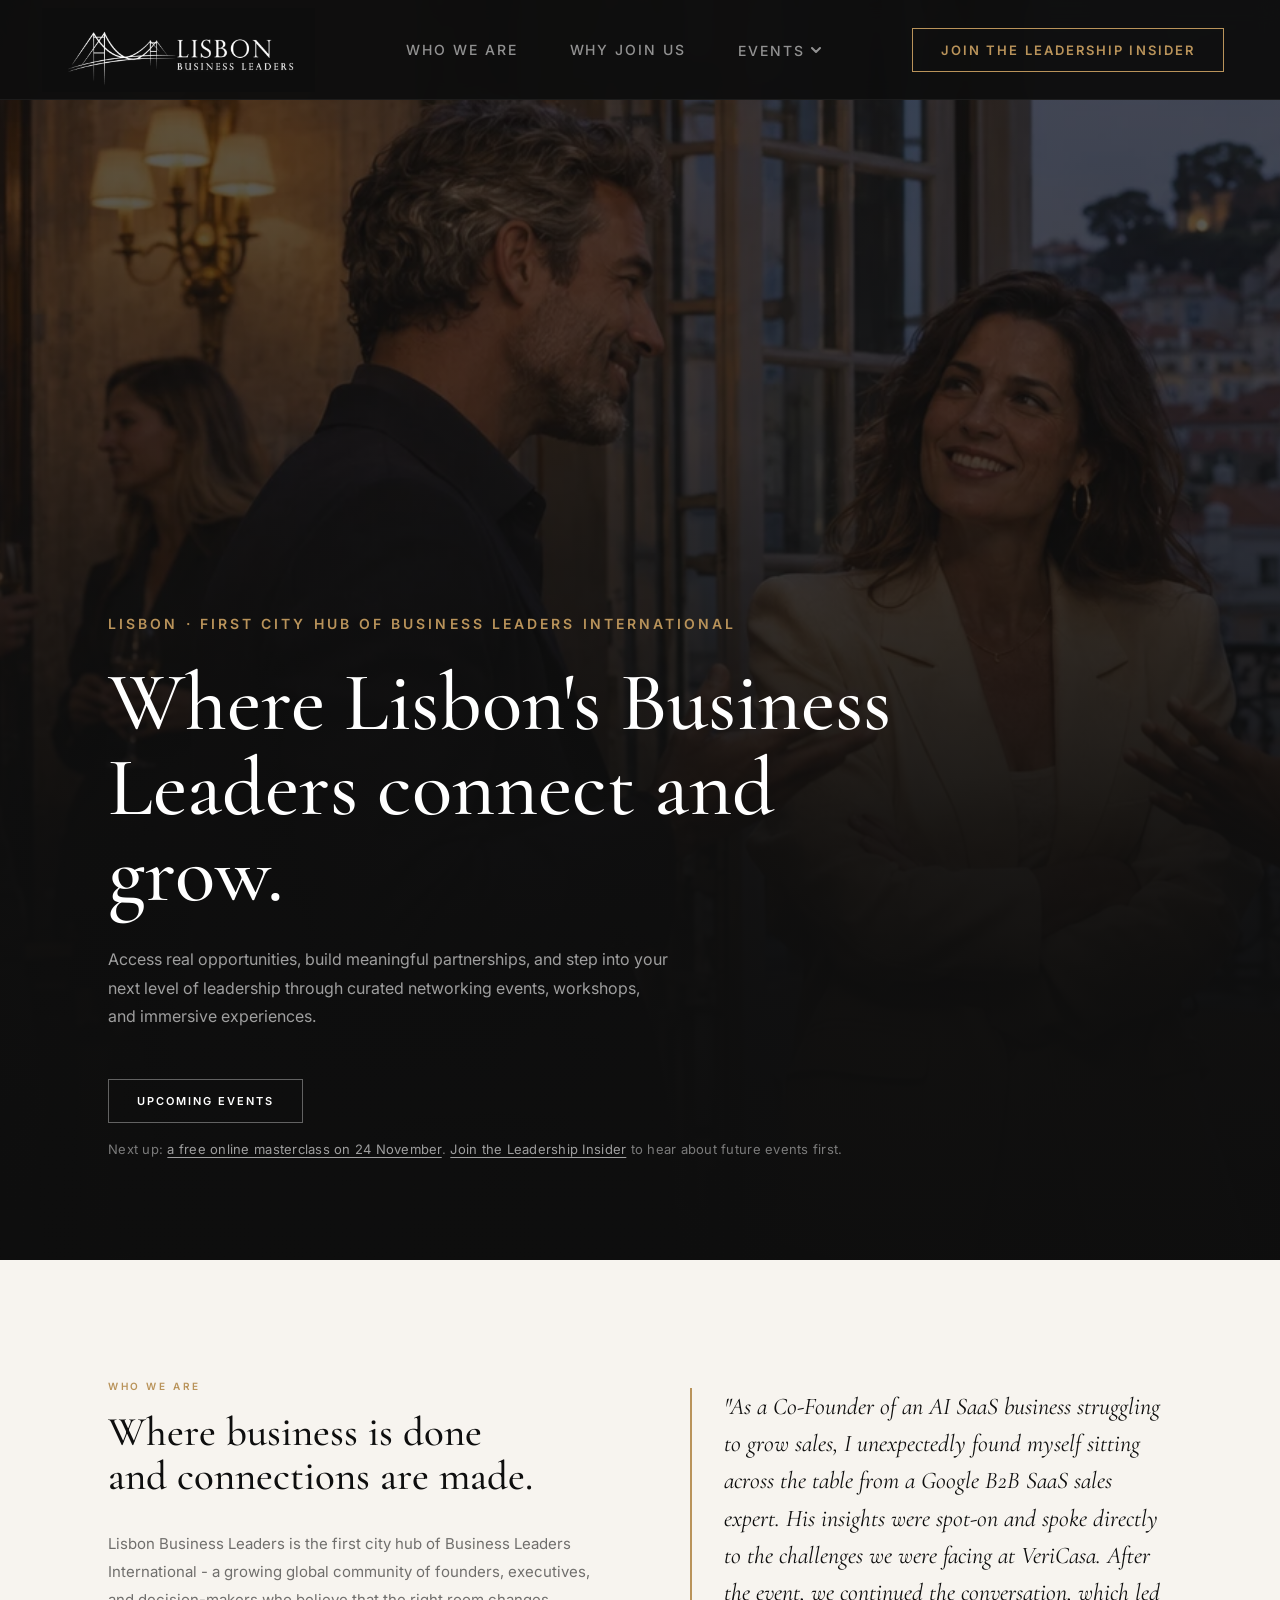
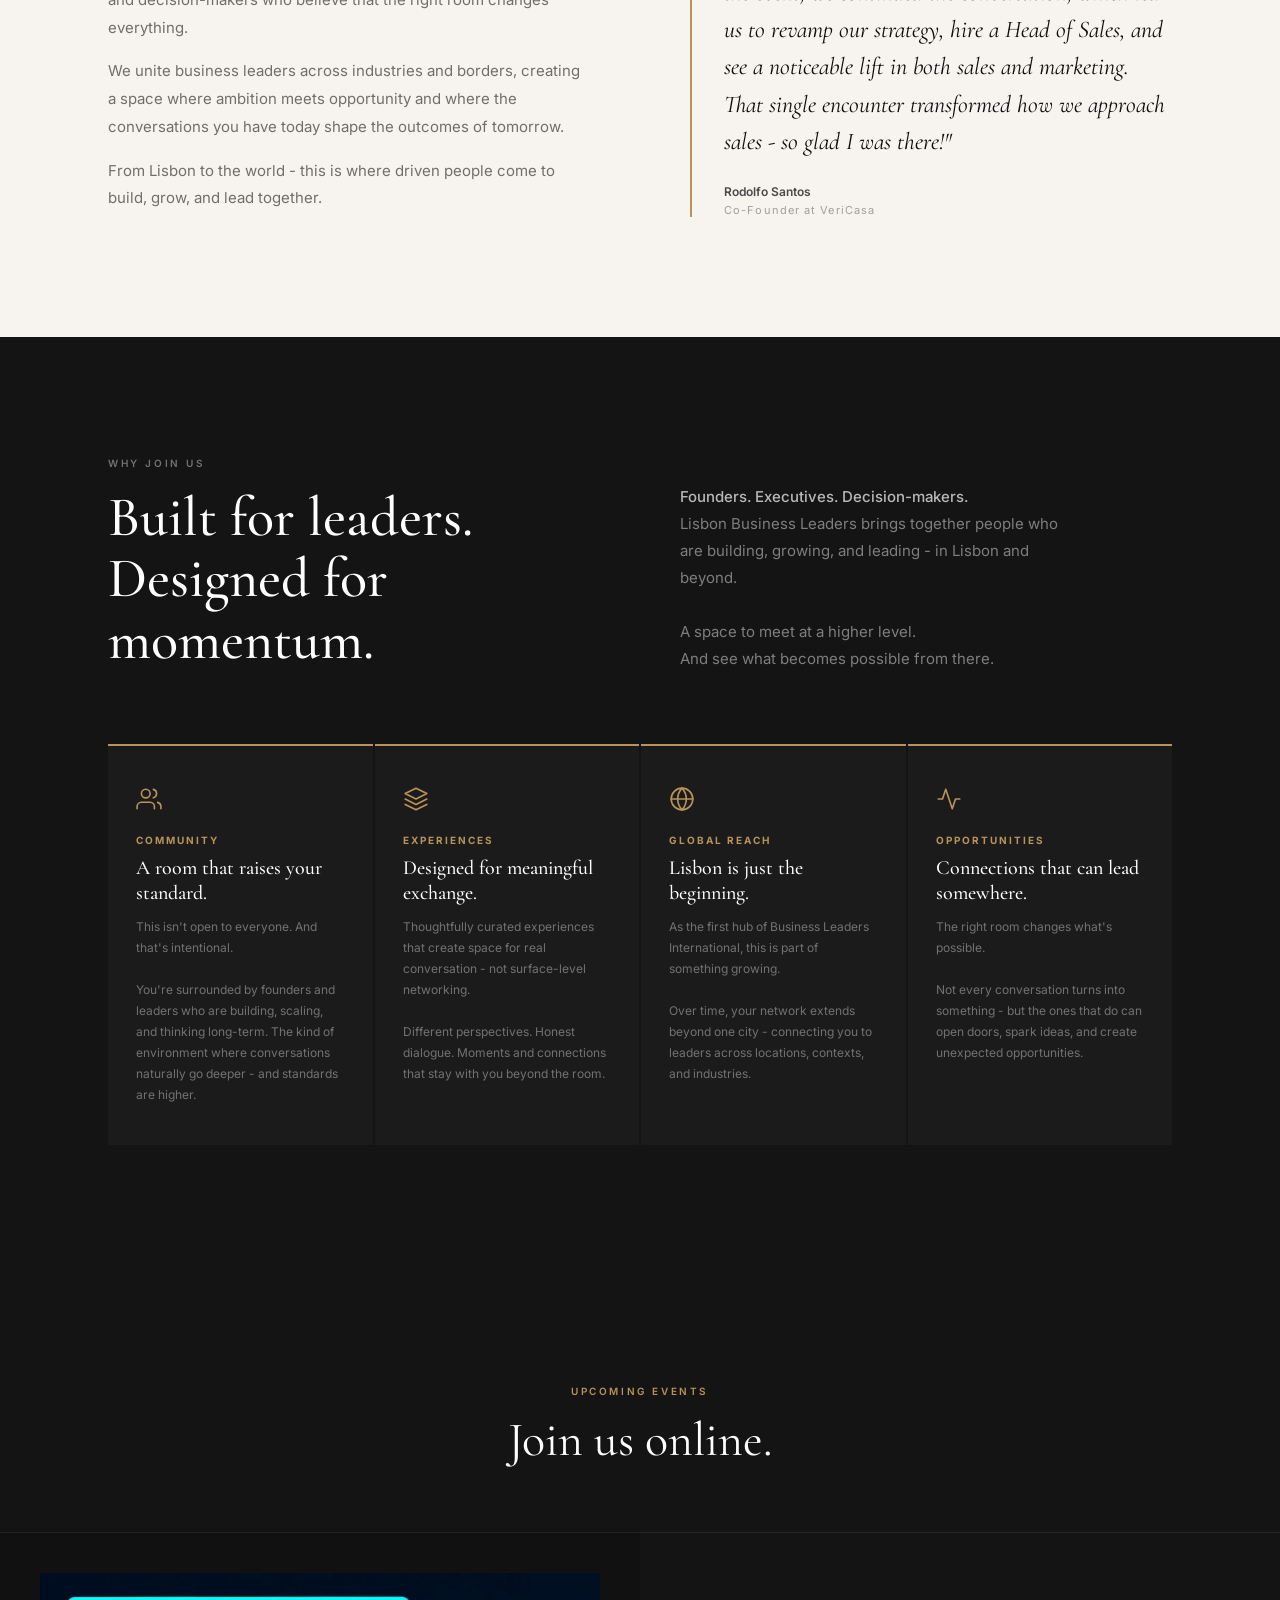
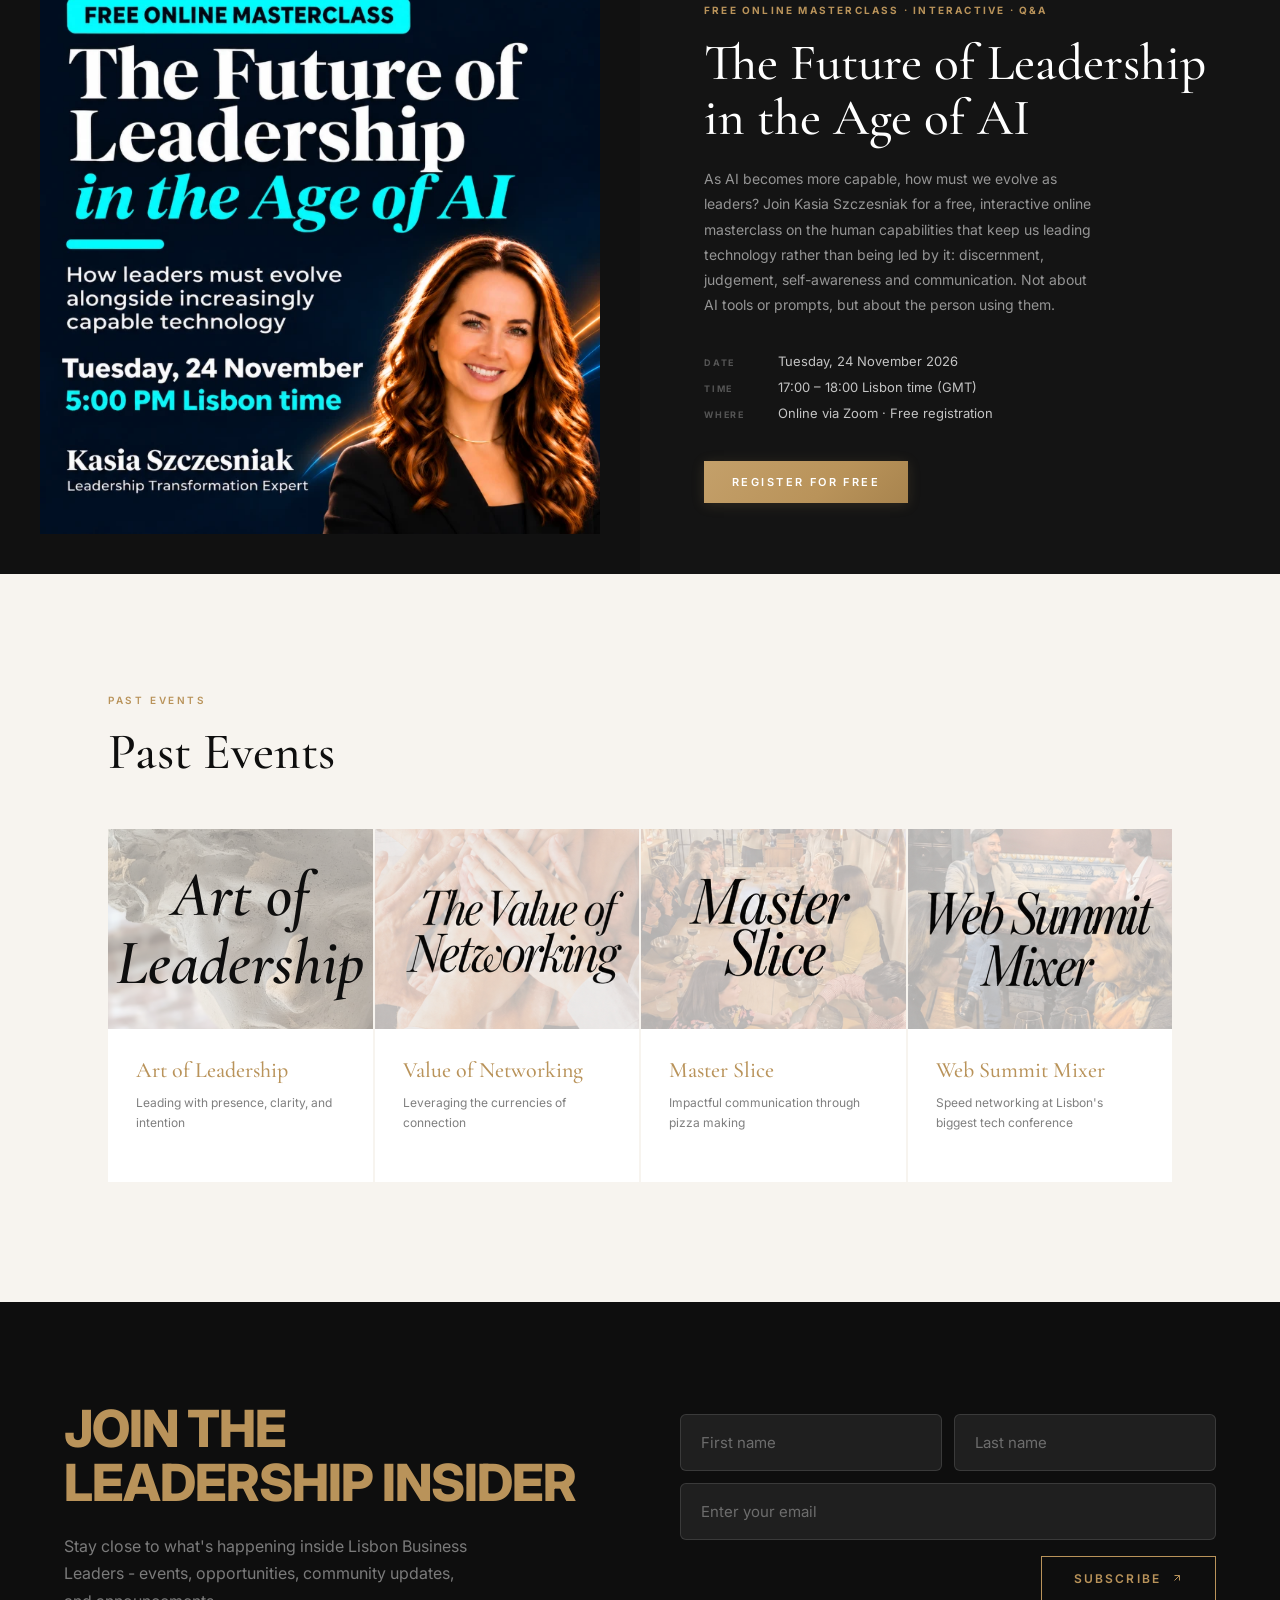
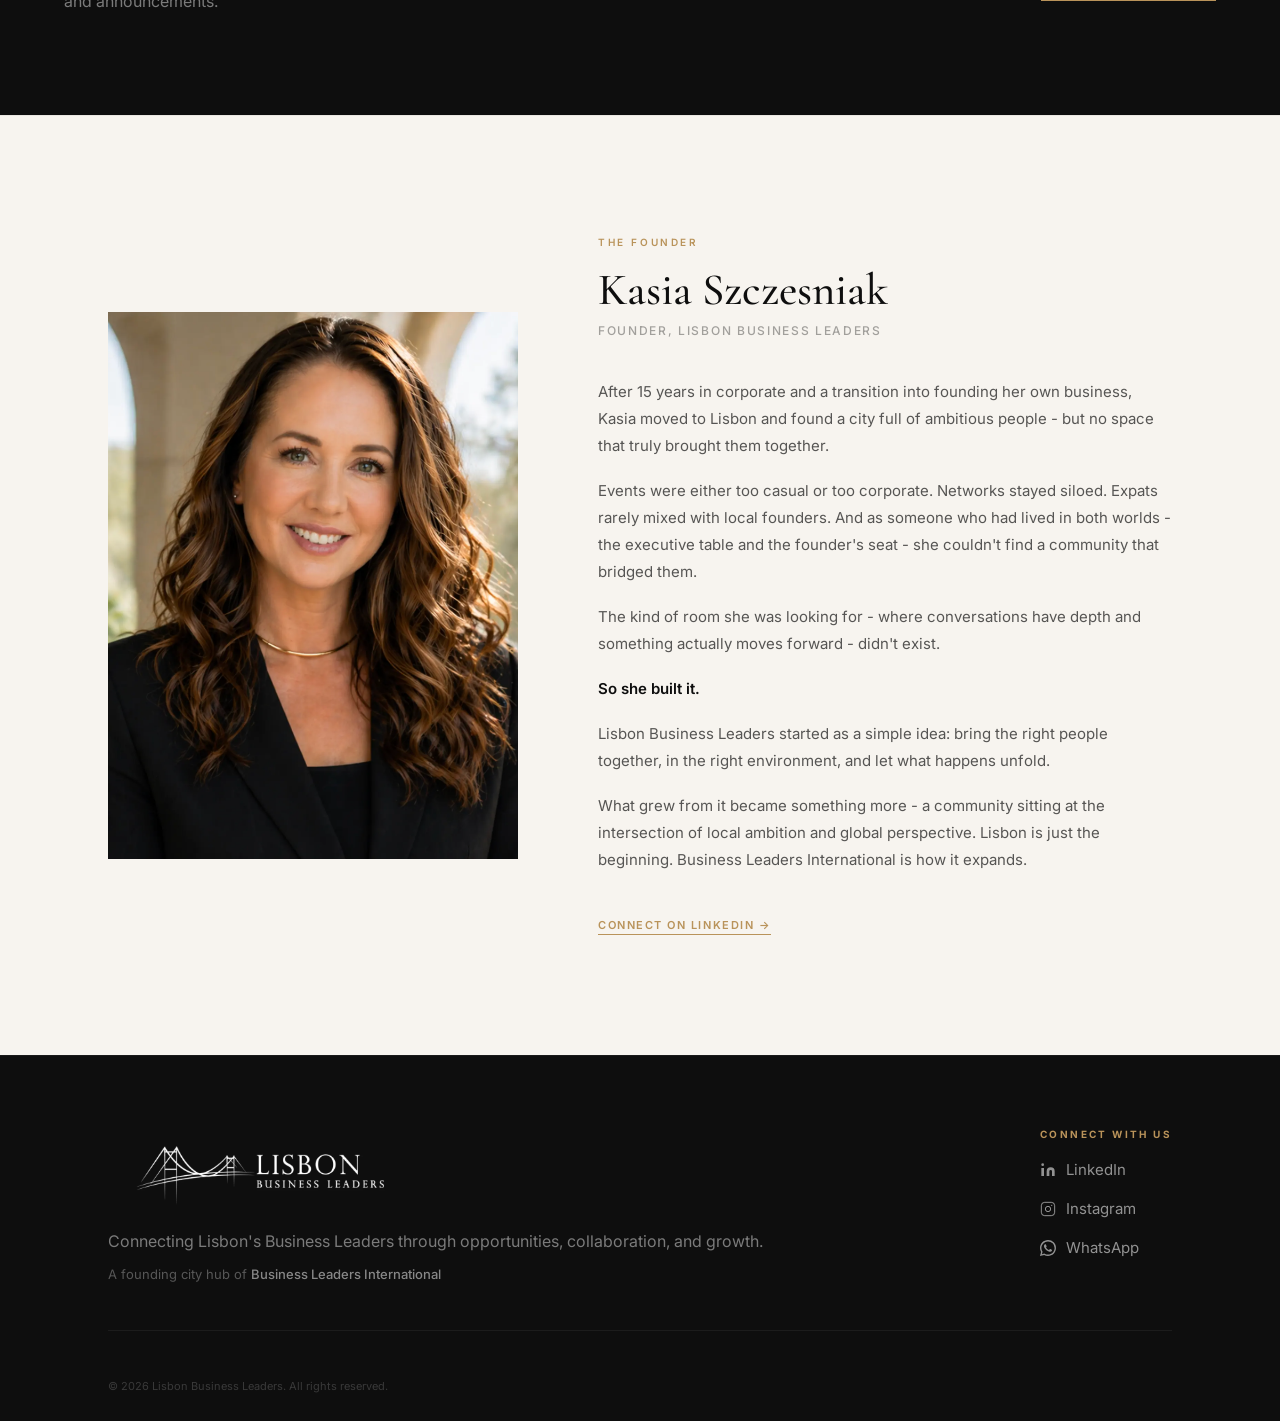
==== commit 2cf39431: "Add honeypot field to block bot signups Co-Authored-By: Claude Sonnet 4.6 <noreply@anthropic.com>" ====
--- a/preview-new.html
+++ b/preview-new.html
@@ -845,6 +845,7 @@
         </div>
         <div class="email__right">
           <form id="brevoForm" style="display:flex;flex-direction:column;gap:12px;width:100%;">
+            <input id="bf-website" name="website" type="text" tabindex="-1" autocomplete="off" style="position:absolute;left:-9999px;width:1px;height:1px;opacity:0;" aria-hidden="true">
             <div class="email__row">
               <input id="bf-firstname" class="email__input" type="text" placeholder="First name" required />
               <input id="bf-lastname" class="email__input" type="text" placeholder="Last name" />
@@ -955,6 +956,7 @@
       var firstname = document.getElementById('bf-firstname').value.trim();
       var lastname = document.getElementById('bf-lastname').value.trim();
       var email = document.getElementById('bf-email').value.trim();
+      if (document.getElementById('bf-website').value) { return; }
       btn.disabled = true;
       btn.textContent = 'Sending...';
 
